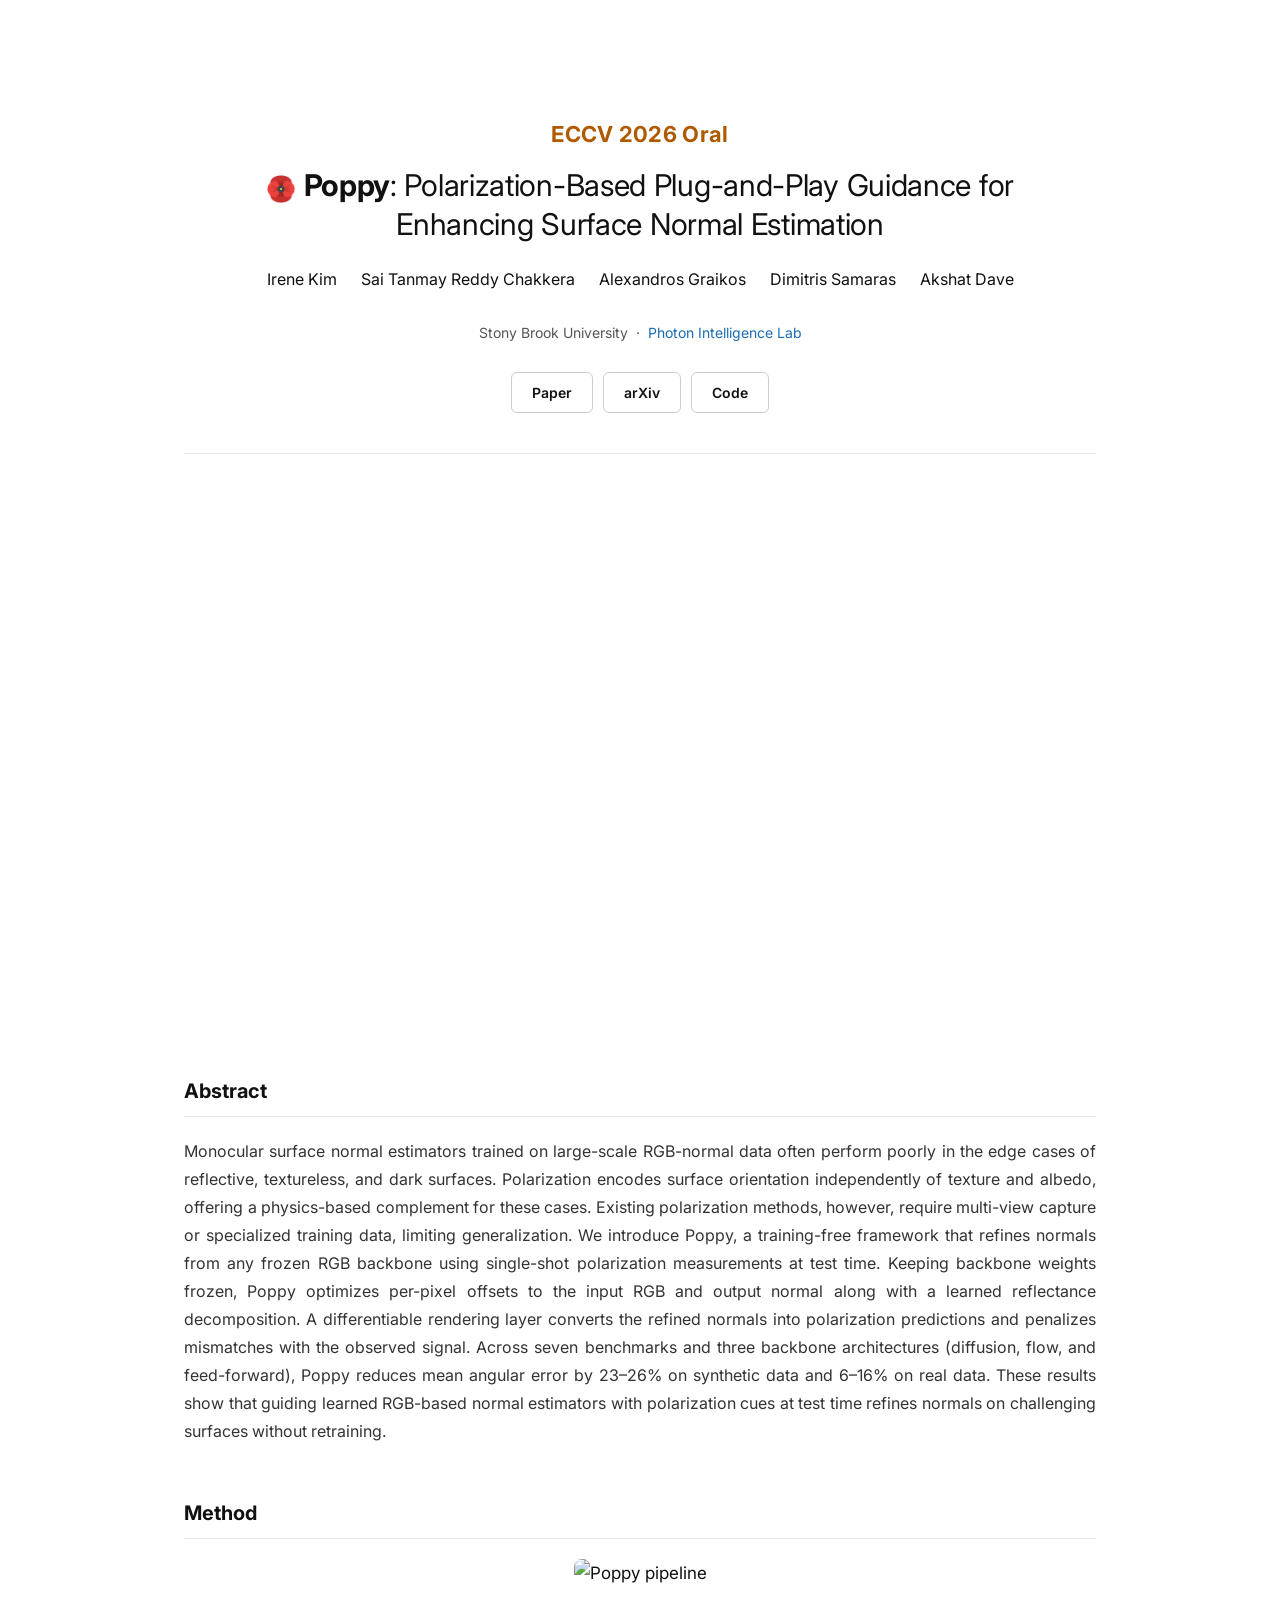
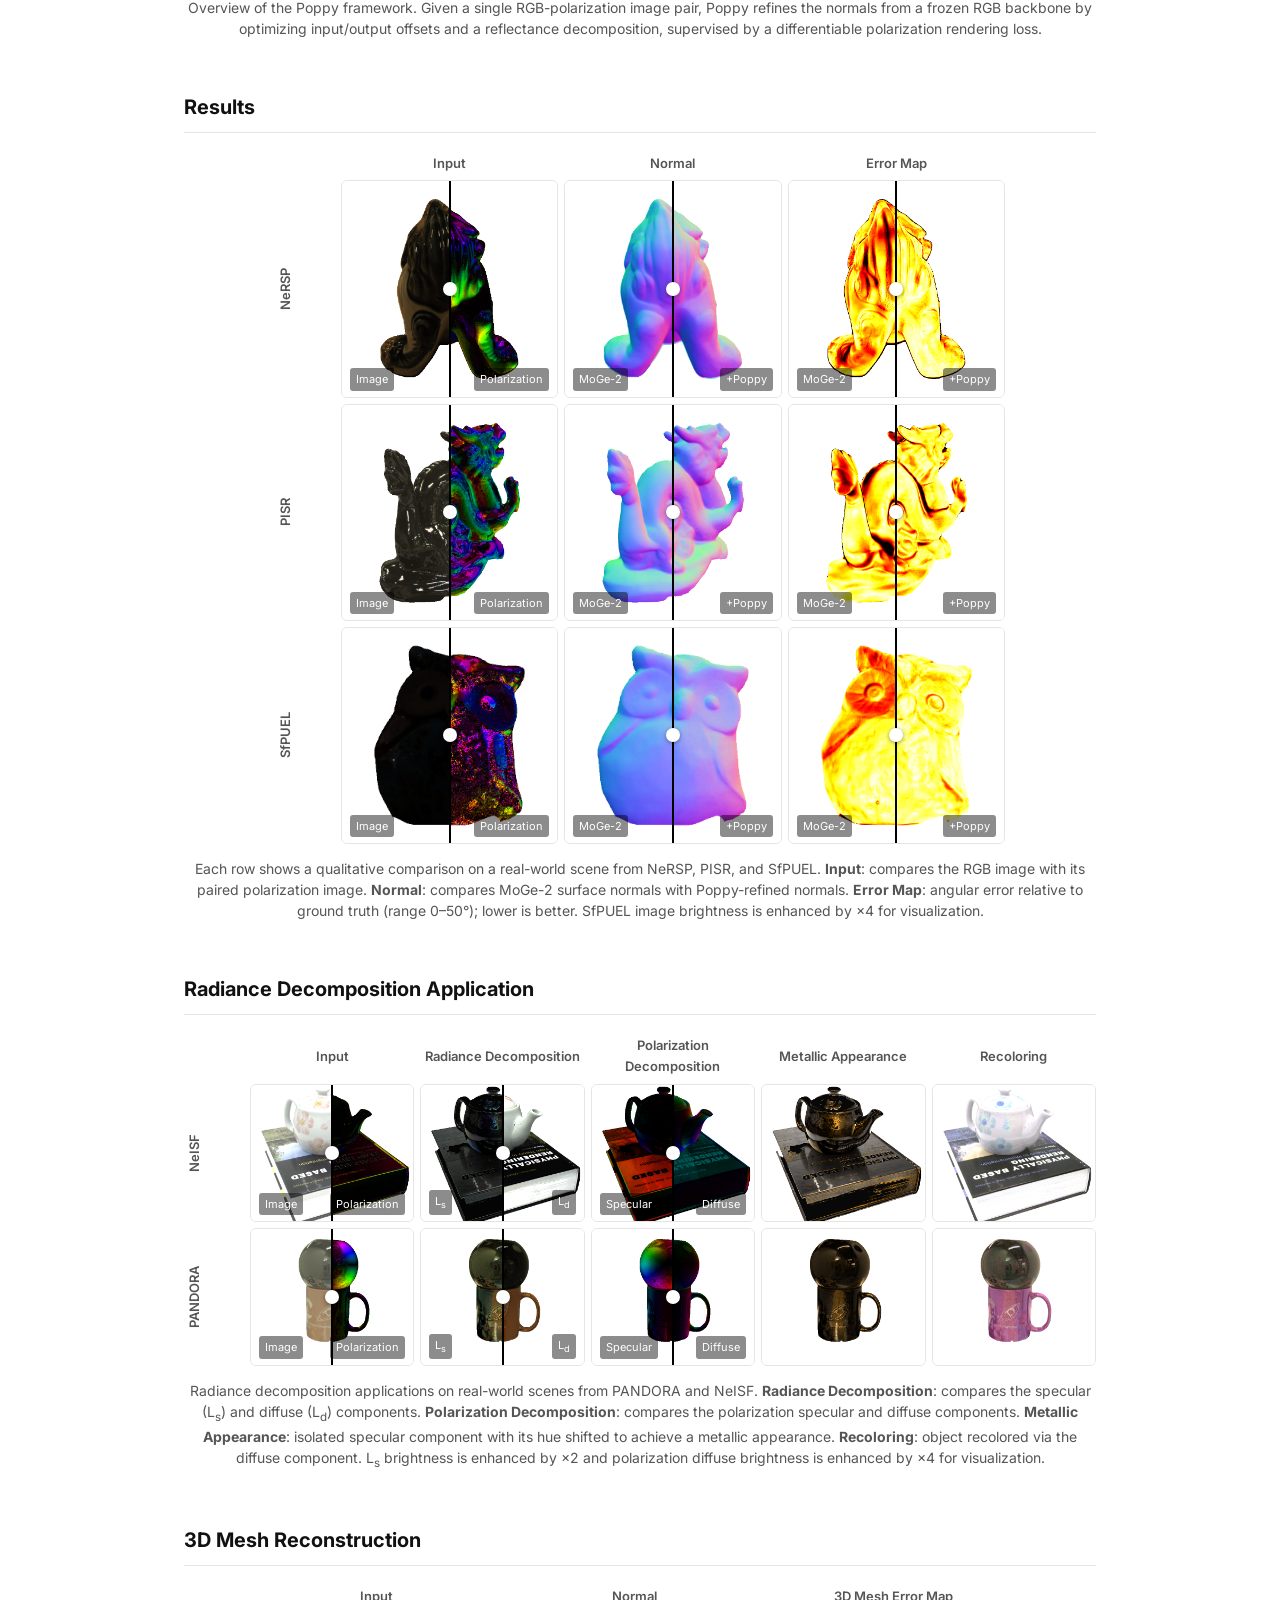
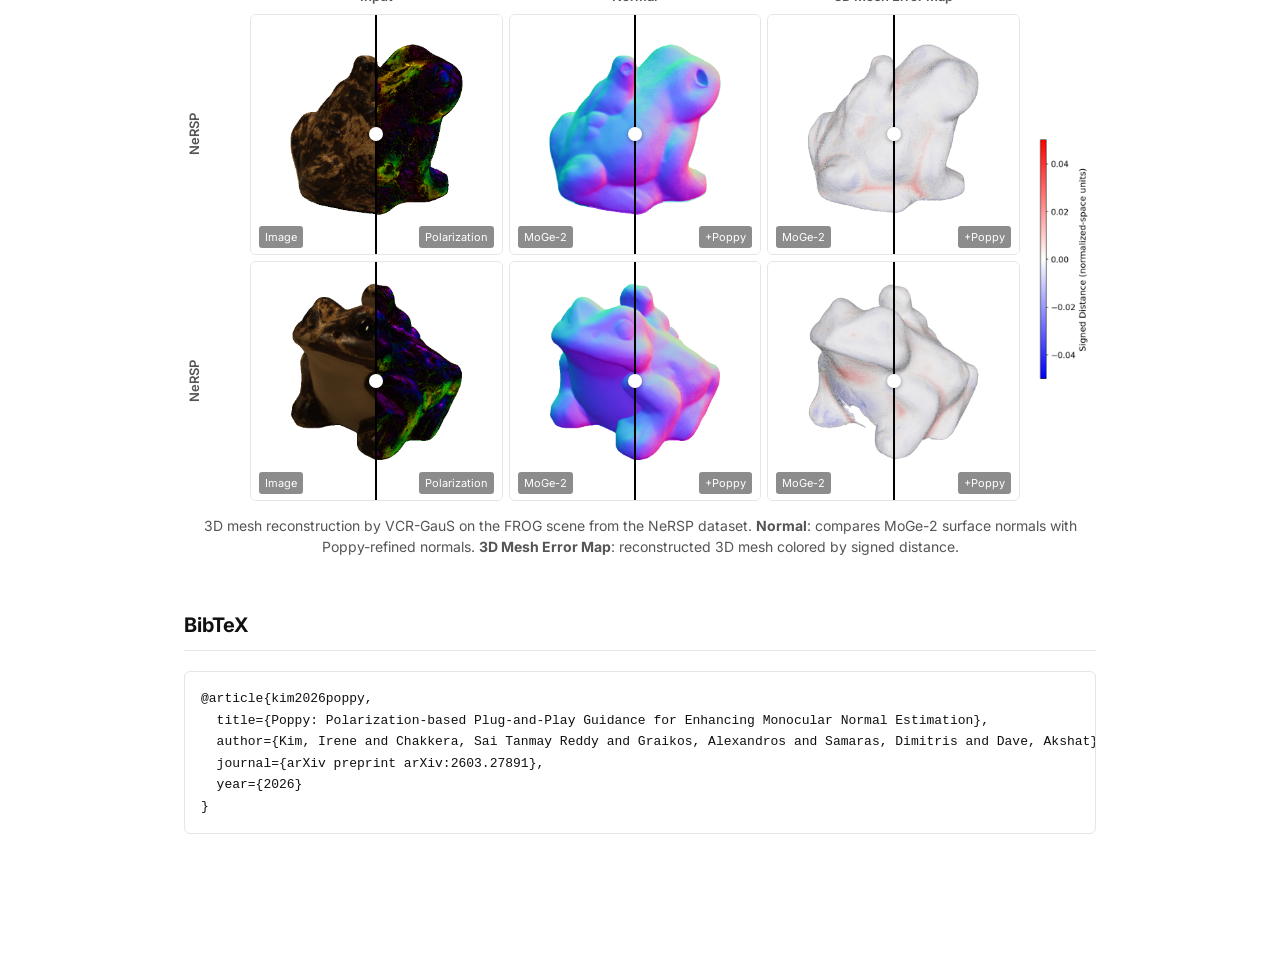
==== poppy/index.html @ 82c3d654 "Revert ECCV 2026 Oral venue text back to 22px" ====
<!DOCTYPE html>
<html lang="en">
<head>
  <meta charset="UTF-8" />
  <meta name="viewport" content="width=device-width, initial-scale=1.0" />
  <title>Poppy</title>
  <link rel="icon" type="image/png" href="img/poppy_icon.png" />
  <link rel="preconnect" href="https://fonts.googleapis.com" />
  <link rel="preconnect" href="https://fonts.gstatic.com" crossorigin />
  <link href="https://fonts.googleapis.com/css2?family=Inter:wght@400;600;700&display=swap" rel="stylesheet" />
  <link rel="stylesheet" href="../css/style.css" />
  <style>
    :root { --max-w: 960px; }

    .project-header {
      text-align: center;
      padding: 56px 24px 40px;
      border-bottom: 1px solid var(--border);
      margin-bottom: 48px;
    }

    .project-header .venue {
      font-size: 22px;
      color: #b05a00;
      font-weight: 700;
      margin-bottom: 14px;
      letter-spacing: 0.3px;
    }

    .project-header h1 {
      font-size: 30px;
      font-weight: 400;
      line-height: 1.3;
      max-width: 800px;
      margin: 0 auto 22px;
      letter-spacing: -0.3px;
    }

    .author-list {
      display: flex;
      flex-wrap: wrap;
      justify-content: center;
      gap: 6px 24px;
      font-size: 16px;
      margin-bottom: 28px;
    }

    .author-list a, .author-list span {
      color: var(--text);
    }
    .author-list .me { font-weight: 600; }

    .affil-list {
      font-size: 14px;
      color: var(--muted);
      margin-bottom: 28px;
    }

    .btn-row {
      display: flex;
      flex-wrap: wrap;
      justify-content: center;
      gap: 10px;
    }

    .btn {
      display: inline-block;
      padding: 8px 20px;
      border: 1.5px solid #ccc;
      border-radius: 6px;
      font-size: 14px;
      font-weight: 600;
      color: var(--text);
      transition: border-color 0.15s, background 0.15s;
    }
    .btn:hover { border-color: var(--link); color: var(--link); text-decoration: none; background: #f0f6ff; }

    /* ── Sections ── */
    .proj-section {
      margin-bottom: 52px;
    }

    .proj-section h2 {
      font-size: 20px;
      font-weight: 700;
      border-bottom: 1px solid var(--border);
      padding-bottom: 8px;
      margin-bottom: 20px;
    }

    .abstract-text {
      font-size: 16px;
      line-height: 1.75;
      color: #333;
      text-align: justify;
    }

    .teaser-wrap {
      width: 100%;
      text-align: center;
      margin-bottom: 10px;
    }

    .teaser-wrap img {
      max-width: 100%;
      border-radius: 8px;
    }

    .teaser-wrap object,
    .teaser-wrap embed {
      width: 100%;
      border-radius: 8px;
      border: 1px solid var(--border);
    }

    .fig-caption {
      font-size: 14px;
      color: var(--muted);
      text-align: center;
      margin-top: 10px;
      line-height: 1.5;
    }

    .results-placeholder {
      background: #f7f7f7;
      border: 1px dashed #ccc;
      border-radius: 8px;
      padding: 48px 24px;
      text-align: center;
      color: #aaa;
      font-size: 15px;
    }

    .bibtex-block {
      background: #f5f5f5;
      border: 1px solid var(--border);
      border-radius: 6px;
      padding: 20px 24px;
      font-family: "Courier New", monospace;
      font-size: 13.5px;
      line-height: 1.7;
      white-space: pre;
      overflow-x: auto;
      color: #333;
    }

    @media (max-width: 620px) {
      .project-header h1 { font-size: 22px; }
      .author-list { font-size: 14px; }
    }

    /* ── Results grid ── */
    .results-grid { display: flex; flex-direction: column; gap: 6px; }

    .rg-header, .rg-row {
      display: grid;
      grid-template-columns: 60px repeat(3, 1fr);
      gap: 6px;
      align-items: center;
    }

    .rg-col-label {
      text-align: center;
      font-size: 13px;
      font-weight: 600;
      color: var(--muted);
    }

    .rg-row-label {
      font-size: 13px;
      font-weight: 600;
      color: var(--muted);
      writing-mode: vertical-rl;
      transform: rotate(180deg);
      text-align: center;
    }

    /* ── Image compare slider ── */
    .img-compare {
      position: relative;
      overflow: hidden;
      border-radius: 6px;
      border: 1px solid var(--border);
      cursor: col-resize;
      user-select: none;
    }

    .img-compare .ic-before,
    .img-compare .ic-after {
      display: block;
      width: 100%;
      height: auto;
    }

    .img-compare .ic-after {
      position: absolute;
      top: 0; left: 0;
      clip-path: inset(0 50% 0 0);
    }

    .img-compare .ic-range {
      position: absolute;
      top: 0; left: 0;
      width: 100%; height: 100%;
      opacity: 0;
      cursor: col-resize;
      margin: 0;
      z-index: 10;
    }

    .ic-divider {
      position: absolute;
      top: 0; bottom: 0;
      left: 50%;
      width: 2px;
      background: black;
      pointer-events: none;
      transform: translateX(-50%);
    }

    .ic-divider::before {
      content: '';
      position: absolute;
      top: 50%; left: 50%;
      transform: translate(-50%, -50%);
      width: 14px; height: 14px;
      background: white;
      border-radius: 50%;
      box-shadow: 0 1px 4px rgba(0,0,0,0.4);
    }

    .ic-labels {
      position: absolute;
      bottom: 6px;
      left: 0; right: 0;
      display: flex;
      justify-content: space-between;
      padding: 0 8px;
      pointer-events: none;
    }

    /* ── 3D Mesh viewer ── */
    .mesh-viewer-wrap {
      display: flex;
      gap: 12px;
      align-items: center;
    }

    .mesh-panel {
      flex: 1;
      display: flex;
      flex-direction: column;
      gap: 6px;
    }

    .mesh-label {
      text-align: center;
      font-size: 13px;
      font-weight: 600;
      color: var(--muted);
    }

    .mesh-canvas-container {
      width: 100%;
      aspect-ratio: 1 / 1;
      border-radius: 6px;
      border: 1px solid var(--border);
      overflow: hidden;
      background: #f0f0f0;
      cursor: grab;
    }
    .mesh-canvas-container:active { cursor: grabbing; }
    .mesh-canvas-container canvas { display: block; }

    .mesh-colorbar {
      flex-shrink: 0;
      display: flex;
      align-items: center;
    }
    .mesh-colorbar img {
      height: 280px;
      width: auto;
      border-radius: 4px;
    }

    .mesh-loading {
      display: flex;
      align-items: center;
      justify-content: center;
      height: 100%;
      font-size: 13px;
      color: #aaa;
    }

    .img-single {
      border-radius: 6px;
      border: 1px solid var(--border);
      overflow: hidden;
    }
    .img-single img {
      display: block;
      width: 100%;
      height: auto;
    }

    .ic-labels span {
      background: rgba(0,0,0,0.45);
      color: white;
      font-size: 11px;
      padding: 2px 6px;
      border-radius: 3px;
    }
  </style>
</head>
<body>

<div class="container">

  <!-- ── Header ─────────────────────────────────────────────────────── -->
  <div class="project-header">
    <div class="venue">ECCV 2026 Oral</div>
    <h1><img src="img/poppy_icon.png" alt="" style="height:1em;vertical-align:middle;margin-right:0.25em;"><strong>Poppy</strong>: Polarization-Based Plug-and-Play Guidance for Enhancing Surface Normal Estimation</h1>

    <div class="author-list">
      <a href="https://irnkim.github.io">Irene Kim</a>
      <a href="https://starc52.net">Sai Tanmay Reddy Chakkera</a>
      <a href="https://alexgraikos.github.io/">Alexandros Graikos</a>
      <a href="https://www3.cs.stonybrook.edu/~samaras/">Dimitris Samaras</a>
      <a href="https://akshatdave.github.io/">Akshat Dave</a>
    </div>

    <div class="affil-list">
      Stony Brook University &nbsp;·&nbsp; <a href="https://akshatdave.github.io/index.html#Lab" target="_blank" rel="noopener">Photon Intelligence Lab</a>
    </div>

    <div class="btn-row">
      <a class="btn" href="Poppy_preprint.pdf" target="_blank" rel="noopener">Paper</a>
      <a class="btn" href="https://arxiv.org/abs/2603.27891" target="_blank" rel="noopener">arXiv</a>
      <a class="btn" href="https://github.com/irnkim/poppy" target="_blank" rel="noopener">Code</a>
    </div>
  </div>

  <!-- ── Teaser ──────────────────────────────────────────────────────── -->
  <div class="proj-section">
    <div class="teaser-wrap">
      <iframe width="100%" style="aspect-ratio:16/9;" src="https://www.youtube.com/embed/LgUQKoo5woI" title="Poppy teaser" frameborder="0" allow="accelerometer; autoplay; clipboard-write; encrypted-media; gyroscope; picture-in-picture; web-share" allowfullscreen></iframe>
    </div>
  </div>

  <!-- ── Abstract ───────────────────────────────────────────────────── -->
  <div class="proj-section">
    <h2>Abstract</h2>
    <p class="abstract-text">
      Monocular surface normal estimators trained on large-scale RGB-normal data often perform poorly in the edge cases of reflective, textureless, and dark surfaces. Polarization encodes surface orientation independently of texture and albedo, offering a physics-based complement for these cases. Existing polarization methods, however, require multi-view capture or specialized training data, limiting generalization. We introduce Poppy, a training-free framework that refines normals from any frozen RGB backbone using single-shot polarization measurements at test time. Keeping backbone weights frozen, Poppy optimizes per-pixel offsets to the input RGB and output normal along with a learned reflectance decomposition. A differentiable rendering layer converts the refined normals into polarization predictions and penalizes mismatches with the observed signal. Across seven benchmarks and three backbone architectures (diffusion, flow, and feed-forward), Poppy reduces mean angular error by 23&ndash;26% on synthetic data and 6&ndash;16% on real data. These results show that guiding learned RGB-based normal estimators with polarization cues at test time refines normals on challenging surfaces without retraining.
    </p>
  </div>

  <!-- ── Method ─────────────────────────────────────────────────────── -->
  <div class="proj-section">
    <h2>Method</h2>
    <div class="teaser-wrap">
      <img src="img/pipeline.gif" alt="Poppy pipeline" loop />
    </div>
    <p class="fig-caption">
      Overview of the Poppy framework. Given a single RGB-polarization image pair, Poppy refines
      the normals from a frozen RGB backbone by optimizing input/output offsets and a reflectance
      decomposition, supervised by a differentiable polarization rendering loss.
    </p>
  </div>

  <!-- ── Results ────────────────────────────────────────────────────── -->
  <div class="proj-section">
    <h2>Results</h2>

    <div class="results-grid" style="max-width:80%;margin:0 auto;">
      <!-- Column headers -->
      <div class="rg-header">
        <div class="rg-row-label"></div>
        <div class="rg-col-label">Input</div>
        <div class="rg-col-label">Normal</div>
        <div class="rg-col-label">Error Map</div>
      </div>

      <!-- Row 1: NeRSP -->
      <div class="rg-row">
        <div class="rg-row-label">NeRSP</div>
        <div class="img-compare">
          <img class="ic-before" src="img/nersp_real_LION_0045/image.png" alt="Image">
          <img class="ic-after"  src="img/nersp_real_LION_0045/polar.png" alt="Polar">
          <input type="range" min="0" max="100" value="50" class="ic-range">
          <div class="ic-divider"></div>
          <div class="ic-labels"><span>Image</span><span>Polarization</span></div>
        </div>
        <div class="img-compare">
          <img class="ic-before" src="img/nersp_real_LION_0045/normal_moge.png" alt="MoGe">
          <img class="ic-after"  src="img/nersp_real_LION_0045/normal_moge+polar.png" alt="MoGe+Poppy">
          <input type="range" min="0" max="100" value="50" class="ic-range">
          <div class="ic-divider"></div>
          <div class="ic-labels"><span>MoGe-2</span><span>+Poppy</span></div>
        </div>
        <div class="img-compare">
          <img class="ic-before" src="img/nersp_real_LION_0045/errmap_moge.png" alt="MoGe">
          <img class="ic-after"  src="img/nersp_real_LION_0045/errmap_moge+polar.png" alt="MoGe+Poppy">
          <input type="range" min="0" max="100" value="50" class="ic-range">
          <div class="ic-divider"></div>
          <div class="ic-labels"><span>MoGe-2</span><span>+Poppy</span></div>
        </div>
      </div>

      <!-- Row 2: PISR -->
      <div class="rg-row">
        <div class="rg-row-label">PISR</div>
        <div class="img-compare">
          <img class="ic-before" src="img/pisr_BlackLoong_012/image.png" alt="Image">
          <img class="ic-after"  src="img/pisr_BlackLoong_012/polar.png" alt="Polar">
          <input type="range" min="0" max="100" value="50" class="ic-range">
          <div class="ic-divider"></div>
          <div class="ic-labels"><span>Image</span><span>Polarization</span></div>
        </div>
        <div class="img-compare">
          <img class="ic-before" src="img/pisr_BlackLoong_012/normal_moge.png" alt="MoGe-2">
          <img class="ic-after"  src="img/pisr_BlackLoong_012/normal_moge+polar.png" alt="MoGe-2+Poppy">
          <input type="range" min="0" max="100" value="50" class="ic-range">
          <div class="ic-divider"></div>
          <div class="ic-labels"><span>MoGe-2</span><span>+Poppy</span></div>
        </div>
        <div class="img-compare">
          <img class="ic-before" src="img/pisr_BlackLoong_012/errmap_moge.png" alt="MoGe-2">
          <img class="ic-after"  src="img/pisr_BlackLoong_012/errmap_moge+polar.png" alt="MoGe-2+Poppy">
          <input type="range" min="0" max="100" value="50" class="ic-range">
          <div class="ic-divider"></div>
          <div class="ic-labels"><span>MoGe-2</span><span>+Poppy</span></div>
        </div>
      </div>

      <!-- Row 3: SfPUEL -->
      <div class="rg-row">
        <div class="rg-row-label">SfPUEL</div>
        <div class="img-compare">
          <img class="ic-before" src="img/sfpuel_real_real1_owlblue/image.png" alt="Image">
          <img class="ic-after"  src="img/sfpuel_real_real1_owlblue/polar.png" alt="Polar">
          <input type="range" min="0" max="100" value="50" class="ic-range">
          <div class="ic-divider"></div>
          <div class="ic-labels"><span>Image</span><span>Polarization</span></div>
        </div>
        <div class="img-compare">
          <img class="ic-before" src="img/sfpuel_real_real1_owlblue/normal_moge.png" alt="MoGe-2">
          <img class="ic-after"  src="img/sfpuel_real_real1_owlblue/normal_moge+polar.png" alt="MoGe-2+Poppy">
          <input type="range" min="0" max="100" value="50" class="ic-range">
          <div class="ic-divider"></div>
          <div class="ic-labels"><span>MoGe-2</span><span>+Poppy</span></div>
        </div>
        <div class="img-compare">
          <img class="ic-before" src="img/sfpuel_real_real1_owlblue/errmap_moge.png" alt="MoGe-2">
          <img class="ic-after"  src="img/sfpuel_real_real1_owlblue/errmap_moge+polar.png" alt="MoGe-2+Poppy">
          <input type="range" min="0" max="100" value="50" class="ic-range">
          <div class="ic-divider"></div>
          <div class="ic-labels"><span>MoGe-2</span><span>+Poppy</span></div>
        </div>
      </div>
    </div><!-- .results-grid -->
    <p class="fig-caption" style="margin-top: 14px;">
      Each row shows a qualitative comparison on a real-world scene from NeRSP, PISR, and SfPUEL.
      <b>Input</b>: compares the RGB image with its paired polarization image.
      <b>Normal</b>: compares MoGe-2 surface normals with Poppy-refined normals.
      <b>Error Map</b>: angular error relative to ground truth (range 0&ndash;50°); lower is better.
      SfPUEL image brightness is enhanced by &times;4 for visualization.
    </p>
  </div>

  <!-- ── Radiance Decomposition Application ───────────────────────── -->
  <div class="proj-section">
    <h2>Radiance Decomposition Application</h2>

    <div class="results-grid">
      <!-- Column headers -->
      <div class="rg-header" style="grid-template-columns: 60px repeat(5, 1fr);">
        <div class="rg-row-label"></div>
        <div class="rg-col-label">Input</div>
        <div class="rg-col-label">Radiance Decomposition</div>
        <div class="rg-col-label">Polarization Decomposition</div>
        <div class="rg-col-label">Metallic Appearance</div>
        <div class="rg-col-label">Recoloring</div>
      </div>

      <!-- Row 1: NeISF -->
      <div class="rg-row" style="grid-template-columns: 60px repeat(5, 1fr);">
        <div class="rg-row-label">NeISF</div>
        <div class="img-compare">
          <img class="ic-before" src="img/decomp_neisf_real_sakurapot_eval_img_001/image.png" alt="Image">
          <img class="ic-after"  src="img/decomp_neisf_real_sakurapot_eval_img_001/polar.png" alt="Polarization">
          <input type="range" min="0" max="100" value="50" class="ic-range">
          <div class="ic-divider"></div>
          <div class="ic-labels"><span>Image</span><span>Polarization</span></div>
        </div>
        <div class="img-compare">
          <img class="ic-before" src="img/decomp_neisf_real_sakurapot_eval_img_001/Ls.png" alt="Ls">
          <img class="ic-after"  src="img/decomp_neisf_real_sakurapot_eval_img_001/Ld.png" alt="Ld">
          <input type="range" min="0" max="100" value="50" class="ic-range">
          <div class="ic-divider"></div>
          <div class="ic-labels"><span>L<sub>s</sub></span><span>L<sub>d</sub></span></div>
        </div>
        <div class="img-compare">
          <img class="ic-before" src="img/decomp_neisf_real_sakurapot_eval_img_001/polar_specular.png" alt="Polar Specular">
          <img class="ic-after"  src="img/decomp_neisf_real_sakurapot_eval_img_001/polar_diffuse.png" alt="Polar Diffuse">
          <input type="range" min="0" max="100" value="50" class="ic-range">
          <div class="ic-divider"></div>
          <div class="ic-labels"><span>Specular</span><span>Diffuse</span></div>
        </div>
        <div class="img-single">
          <img src="img/decomp_neisf_real_sakurapot_eval_img_001/metal.png" alt="Metallic">
        </div>
        <div class="img-single">
          <img src="img/decomp_neisf_real_sakurapot_eval_img_001/recolor.png" alt="Recoloring">
        </div>
      </div>

      <!-- Row 2: PANDORA -->
      <div class="rg-row" style="grid-template-columns: 60px repeat(5, 1fr);">
        <div class="rg-row-label">PANDORA</div>
        <div class="img-compare">
          <img class="ic-before" src="img/decomp_pandora_a2_black_vase_v1_01/image.png" alt="Image">
          <img class="ic-after"  src="img/decomp_pandora_a2_black_vase_v1_01/polar.png" alt="Polarization">
          <input type="range" min="0" max="100" value="50" class="ic-range">
          <div class="ic-divider"></div>
          <div class="ic-labels"><span>Image</span><span>Polarization</span></div>
        </div>
        <div class="img-compare">
          <img class="ic-before" src="img/decomp_pandora_a2_black_vase_v1_01/Ls.png" alt="Ls">
          <img class="ic-after"  src="img/decomp_pandora_a2_black_vase_v1_01/Ld.png" alt="Ld">
          <input type="range" min="0" max="100" value="50" class="ic-range">
          <div class="ic-divider"></div>
          <div class="ic-labels"><span>L<sub>s</sub></span><span>L<sub>d</sub></span></div>
        </div>
        <div class="img-compare">
          <img class="ic-before" src="img/decomp_pandora_a2_black_vase_v1_01/polar_specular.png" alt="Polar Specular">
          <img class="ic-after"  src="img/decomp_pandora_a2_black_vase_v1_01/polar_diffuse.png" alt="Polar Diffuse">
          <input type="range" min="0" max="100" value="50" class="ic-range">
          <div class="ic-divider"></div>
          <div class="ic-labels"><span>Specular</span><span>Diffuse</span></div>
        </div>
        <div class="img-single">
          <img src="img/decomp_pandora_a2_black_vase_v1_01/metal.png" alt="Metallic">
        </div>
        <div class="img-single">
          <img src="img/decomp_pandora_a2_black_vase_v1_01/recolor.png" alt="Recoloring">
        </div>
      </div>
    </div><!-- .results-grid -->
    <p class="fig-caption" style="margin-top: 14px;">
      Radiance decomposition applications on real-world scenes from PANDORA and NeISF.
      <b>Radiance Decomposition</b>: compares the specular (L<sub>s</sub>) and diffuse (L<sub>d</sub>) components.
      <b>Polarization Decomposition</b>: compares the polarization specular and diffuse components.
      <b>Metallic Appearance</b>: isolated specular component with its hue shifted to achieve a metallic appearance.
      <b>Recoloring</b>: object recolored via the diffuse component.
      L<sub>s</sub> brightness is enhanced by &times;2 and polarization diffuse brightness is enhanced by &times;4 for visualization.
    </p>
  </div>


  <!-- ── 3D Mesh Reconstruction ────────────────────────────────────── -->
  <div class="proj-section">
    <h2>3D Mesh Reconstruction</h2>

    <div style="display: flex; gap: 8px; align-items: stretch;">
      <div class="results-grid" style="flex: 1;">
        <!-- Column headers -->
        <div class="rg-header" style="grid-template-columns: 60px repeat(3, 1fr);">
          <div class="rg-row-label"></div>
          <div class="rg-col-label">Input</div>
          <div class="rg-col-label">Normal</div>
          <div class="rg-col-label">3D Mesh Error Map</div>
        </div>

        <!-- Row 1: FROG 0000 -->
        <div class="rg-row" style="grid-template-columns: 60px repeat(3, 1fr);">
          <div class="rg-row-label">NeRSP</div>
          <div class="img-compare">
            <img class="ic-before" src="img/mesh_nersp_real_FROG_0000/image.png" alt="Image">
            <img class="ic-after"  src="img/mesh_nersp_real_FROG_0000/polar.png" alt="Polarization">
            <input type="range" min="0" max="100" value="50" class="ic-range">
            <div class="ic-divider"></div>
            <div class="ic-labels"><span>Image</span><span>Polarization</span></div>
          </div>
          <div class="img-compare">
            <img class="ic-before" src="img/mesh_nersp_real_FROG_0000/normal_moge.png" alt="MoGe-2">
            <img class="ic-after"  src="img/mesh_nersp_real_FROG_0000/normal_moge+polar.png" alt="+Poppy">
            <input type="range" min="0" max="100" value="50" class="ic-range">
            <div class="ic-divider"></div>
            <div class="ic-labels"><span>MoGe-2</span><span>+Poppy</span></div>
          </div>
          <div class="img-compare">
            <img class="ic-before" src="img/mesh_nersp_real_FROG_0000/mesh_moge.png" alt="MoGe-2">
            <img class="ic-after"  src="img/mesh_nersp_real_FROG_0000/mesh_poppy.png" alt="+Poppy">
            <input type="range" min="0" max="100" value="50" class="ic-range">
            <div class="ic-divider"></div>
            <div class="ic-labels"><span>MoGe-2</span><span>+Poppy</span></div>
          </div>
        </div>

        <!-- Row 2: FROG 0024 -->
        <div class="rg-row" style="grid-template-columns: 60px repeat(3, 1fr);">
          <div class="rg-row-label">NeRSP</div>
          <div class="img-compare">
            <img class="ic-before" src="img/mesh_nersp_real_FROG_0024/image.png" alt="Image">
            <img class="ic-after"  src="img/mesh_nersp_real_FROG_0024/polar.png" alt="Polarization">
            <input type="range" min="0" max="100" value="50" class="ic-range">
            <div class="ic-divider"></div>
            <div class="ic-labels"><span>Image</span><span>Polarization</span></div>
          </div>
          <div class="img-compare">
            <img class="ic-before" src="img/mesh_nersp_real_FROG_0024/normal_moge.png" alt="MoGe-2">
            <img class="ic-after"  src="img/mesh_nersp_real_FROG_0024/normal_moge+polar.png" alt="+Poppy">
            <input type="range" min="0" max="100" value="50" class="ic-range">
            <div class="ic-divider"></div>
            <div class="ic-labels"><span>MoGe-2</span><span>+Poppy</span></div>
          </div>
          <div class="img-compare">
            <img class="ic-before" src="img/mesh_nersp_real_FROG_0024/mesh_moge.png" alt="MoGe-2">
            <img class="ic-after"  src="img/mesh_nersp_real_FROG_0024/mesh_poppy.png" alt="+Poppy">
            <input type="range" min="0" max="100" value="50" class="ic-range">
            <div class="ic-divider"></div>
            <div class="ic-labels"><span>MoGe-2</span><span>+Poppy</span></div>
          </div>
        </div>
      </div>
      <div style="display: flex; align-items: center; padding-top: 24px;">
        <img src="img/error_map_colorbar.png" alt="colorbar" style="height: 260px; width: auto; border-radius: 4px;">
      </div>
    </div>
    <p class="fig-caption" style="margin-top: 14px;">
      3D mesh reconstruction by VCR-GauS on the FROG scene from the NeRSP dataset.
      <b>Normal</b>: compares MoGe-2 surface normals with Poppy-refined normals.
      <b>3D Mesh Error Map</b>: reconstructed 3D mesh colored by signed distance.
    </p>
  </div>

  <!-- ── BibTeX ─────────────────────────────────────────────────────── -->
  <div class="proj-section">
    <h2>BibTeX</h2>
    <pre style="background:var(--card-bg);border:1px solid var(--border);border-radius:6px;padding:1rem;font-size:13px;overflow-x:auto;"><code>@article{kim2026poppy,
  title={Poppy: Polarization-based Plug-and-Play Guidance for Enhancing Monocular Normal Estimation},
  author={Kim, Irene and Chakkera, Sai Tanmay Reddy and Graikos, Alexandros and Samaras, Dimitris and Dave, Akshat},
  journal={arXiv preprint arXiv:2603.27891},
  year={2026}
}</code></pre>
  </div>

</div><!-- .container -->


<script>
  document.querySelectorAll('.img-compare').forEach(function(el) {
    var range   = el.querySelector('.ic-range');
    var after   = el.querySelector('.ic-after');
    var divider = el.querySelector('.ic-divider');

    function update(val) {
      after.style.clipPath = 'inset(0 0 0 ' + val + '%)';
      divider.style.left   = val + '%';
    }

    range.addEventListener('input', function() { update(this.value); });
    update(range.value);
  });
</script>
</body>
</html>
---- css/style.css ----
:root {
  --text:    #111111;
  --muted:   #555555;
  --link:    #1a6db5;
  --border:  #e5e5e5;
  --bg:      #ffffff;
  --max-w:   860px;
}

* { box-sizing: border-box; margin: 0; padding: 0; }

body {
  font-family: "Calibri", "Inter", "Helvetica Neue", Arial, sans-serif;
  font-size: 17px;
  line-height: 1.65;
  color: var(--text);
  background: var(--bg);
}

a {
  color: var(--link);
  text-decoration: none;
}
a:hover { text-decoration: underline; }

/* ── Layout ─────────────────────────────────────────────────────────── */
.container {
  max-width: var(--max-w);
  margin: 0 auto;
  padding: 60px 24px 80px;
}

/* ── Header ─────────────────────────────────────────────────────────── */
.profile {
  display: flex;
  align-items: flex-start;
  gap: 40px;
  margin-bottom: 48px;
}

.profile-photo {
  flex-shrink: 0;
  width: 160px;
  height: 160px;
  border-radius: 50%;
  object-fit: cover;
  background: #ddd;
  display: flex;
  align-items: center;
  justify-content: center;
  font-size: 13px;
  color: #888;
  overflow: hidden;
}

.profile-photo img {
  width: 100%;
  height: 100%;
  object-fit: cover;
}

.profile-info h1 {
  font-size: 32px;
  font-weight: 600;
  margin-bottom: 4px;
  letter-spacing: -0.3px;
}

.profile-info .position {
  font-size: 17px;
  color: var(--muted);
  margin-bottom: 2px;
}

.profile-info .affil {
  font-size: 15px;
  color: var(--muted);
  margin-bottom: 12px;
  line-height: 1.5;
}

.links {
  display: flex;
  flex-wrap: wrap;
  gap: 10px 18px;
  font-size: 15px;
  margin-top: 14px;
}

.links a {
  display: inline-flex;
  align-items: center;
  gap: 5px;
  color: var(--muted);
  transition: color 0.15s;
}
.links a:hover { color: var(--link); text-decoration: none; }

.links svg {
  width: 16px;
  height: 16px;
  flex-shrink: 0;
}

/* ── Section ─────────────────────────────────────────────────────────── */
section { margin-bottom: 44px; }

section h2 {
  font-size: 19px;
  font-weight: 600;
  border-bottom: 1px solid var(--border);
  padding-bottom: 6px;
  margin-bottom: 20px;
  letter-spacing: -0.1px;
}

section p {
  color: var(--muted);
}

/* ── Publications ────────────────────────────────────────────────────── */
.pub-list { list-style: none; display: flex; flex-direction: column; gap: 28px; }

.pub {
  display: flex;
  gap: 20px;
  align-items: flex-start;
}

.pub-thumb {
  flex-shrink: 0;
  width: 140px;
  height: 140px;
  aspect-ratio: 1 / 1;
  border-radius: 6px;
  background: #eee;
  object-fit: contain;
  border: 1px solid var(--border);
}

.pub-body { flex: 1; }

.pub-title {
  font-size: 16px;
  font-weight: 600;
  line-height: 1.4;
  margin-bottom: 4px;
  color: var(--text);
}

.pub-title a {
  color: inherit;
  text-decoration: none;
}

.pub-title a:hover {
  text-decoration: underline;
}

.pub-authors {
  font-size: 14px;
  color: var(--muted);
  margin-bottom: 3px;
}

.pub-authors .me { font-weight: 600; color: var(--text); text-decoration: none; }
.pub-authors .me:hover { text-decoration: underline; }

.pub-venue {
  font-size: 13.5px;
  color: var(--muted);
  font-style: italic;
  margin-bottom: 6px;
}

.pub-venue .status {
  font-style: normal;
  font-weight: 600;
  color: #b05a00;
  margin-left: 4px;
}

.pub-links {
  display: flex;
  flex-wrap: wrap;
  gap: 6px 12px;
  font-size: 13px;
}

.pub-links a {
  color: var(--link);
}

/* ── Footer ─────────────────────────────────────────────────────────── */
footer {
  border-top: 1px solid var(--border);
  padding-top: 20px;
  font-size: 13px;
  color: #aaa;
  text-align: center;
}

/* ── Responsive ─────────────────────────────────────────────────────── */
@media (max-width: 580px) {
  .profile { flex-direction: column; align-items: center; text-align: center; }
  .links   { justify-content: center; }
  .pub     { flex-direction: column; }
  .pub-thumb { width: 100%; height: auto; aspect-ratio: 1 / 1; }
}
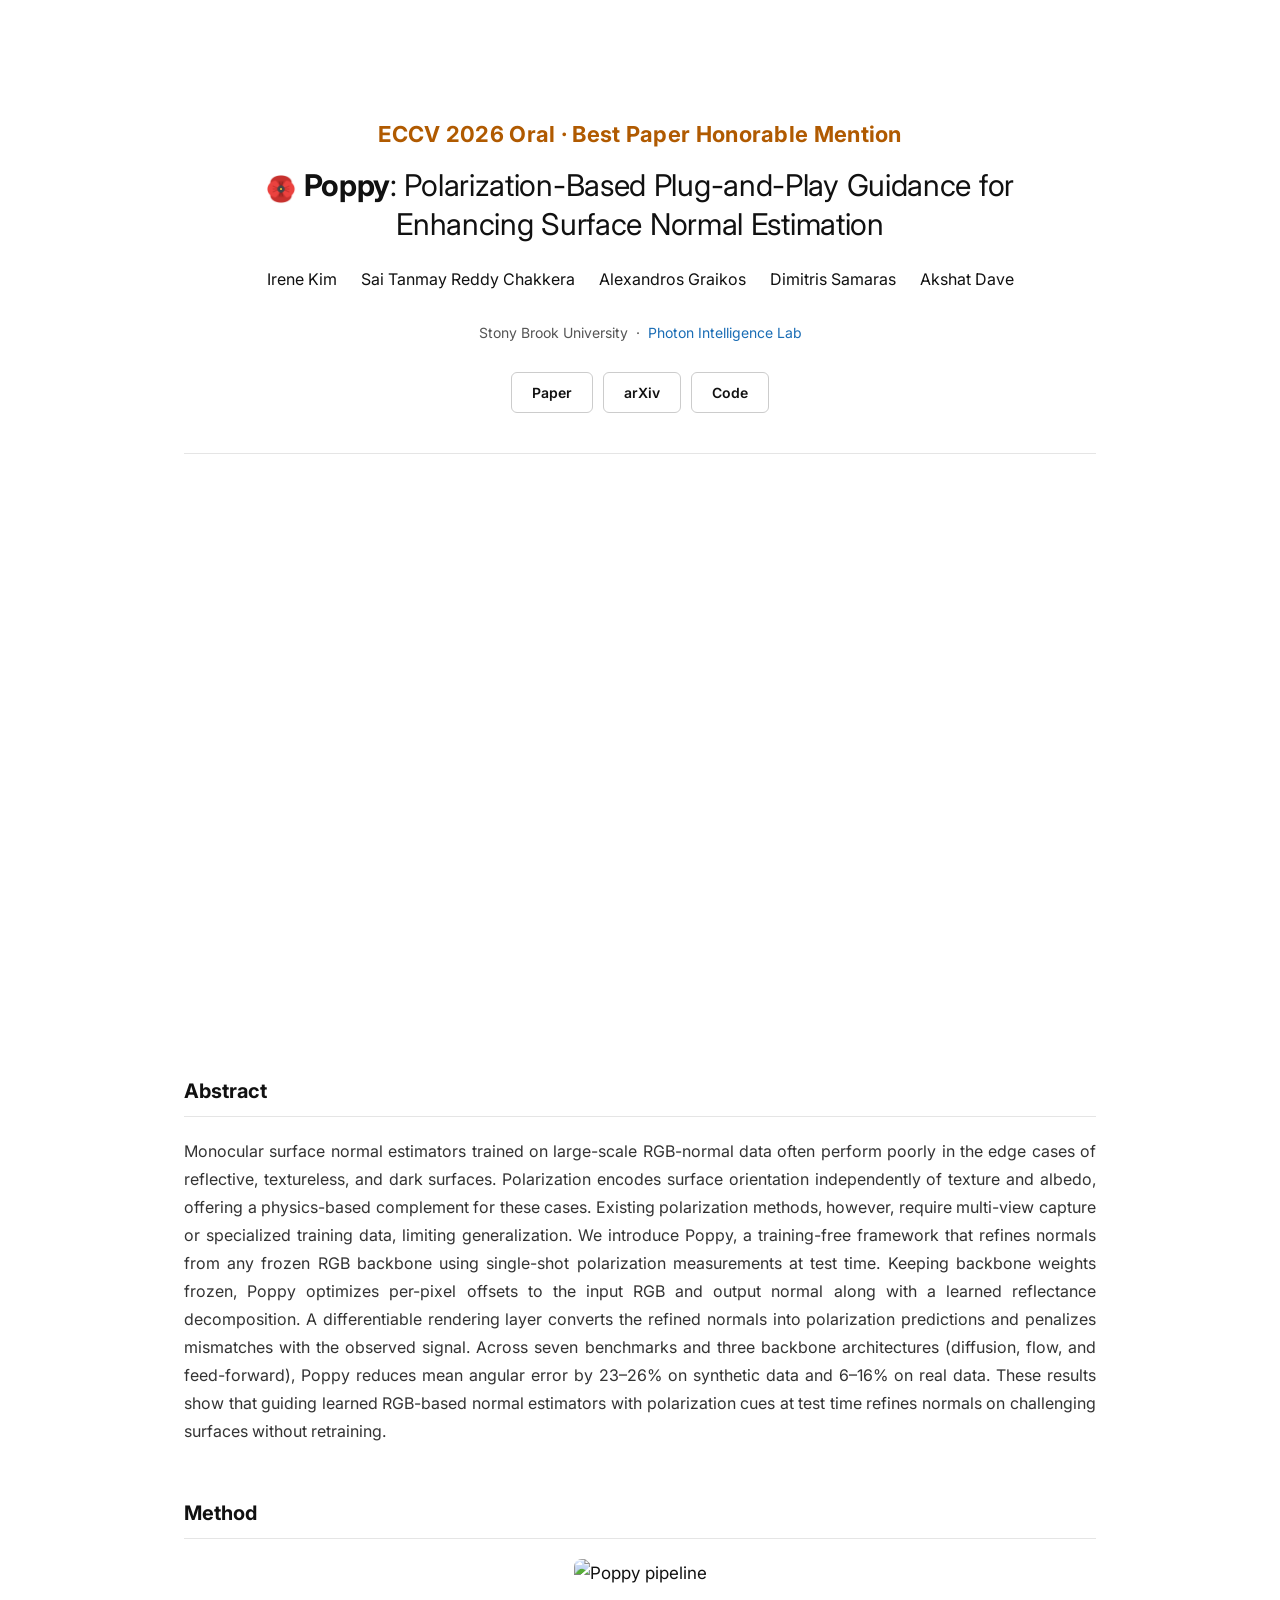
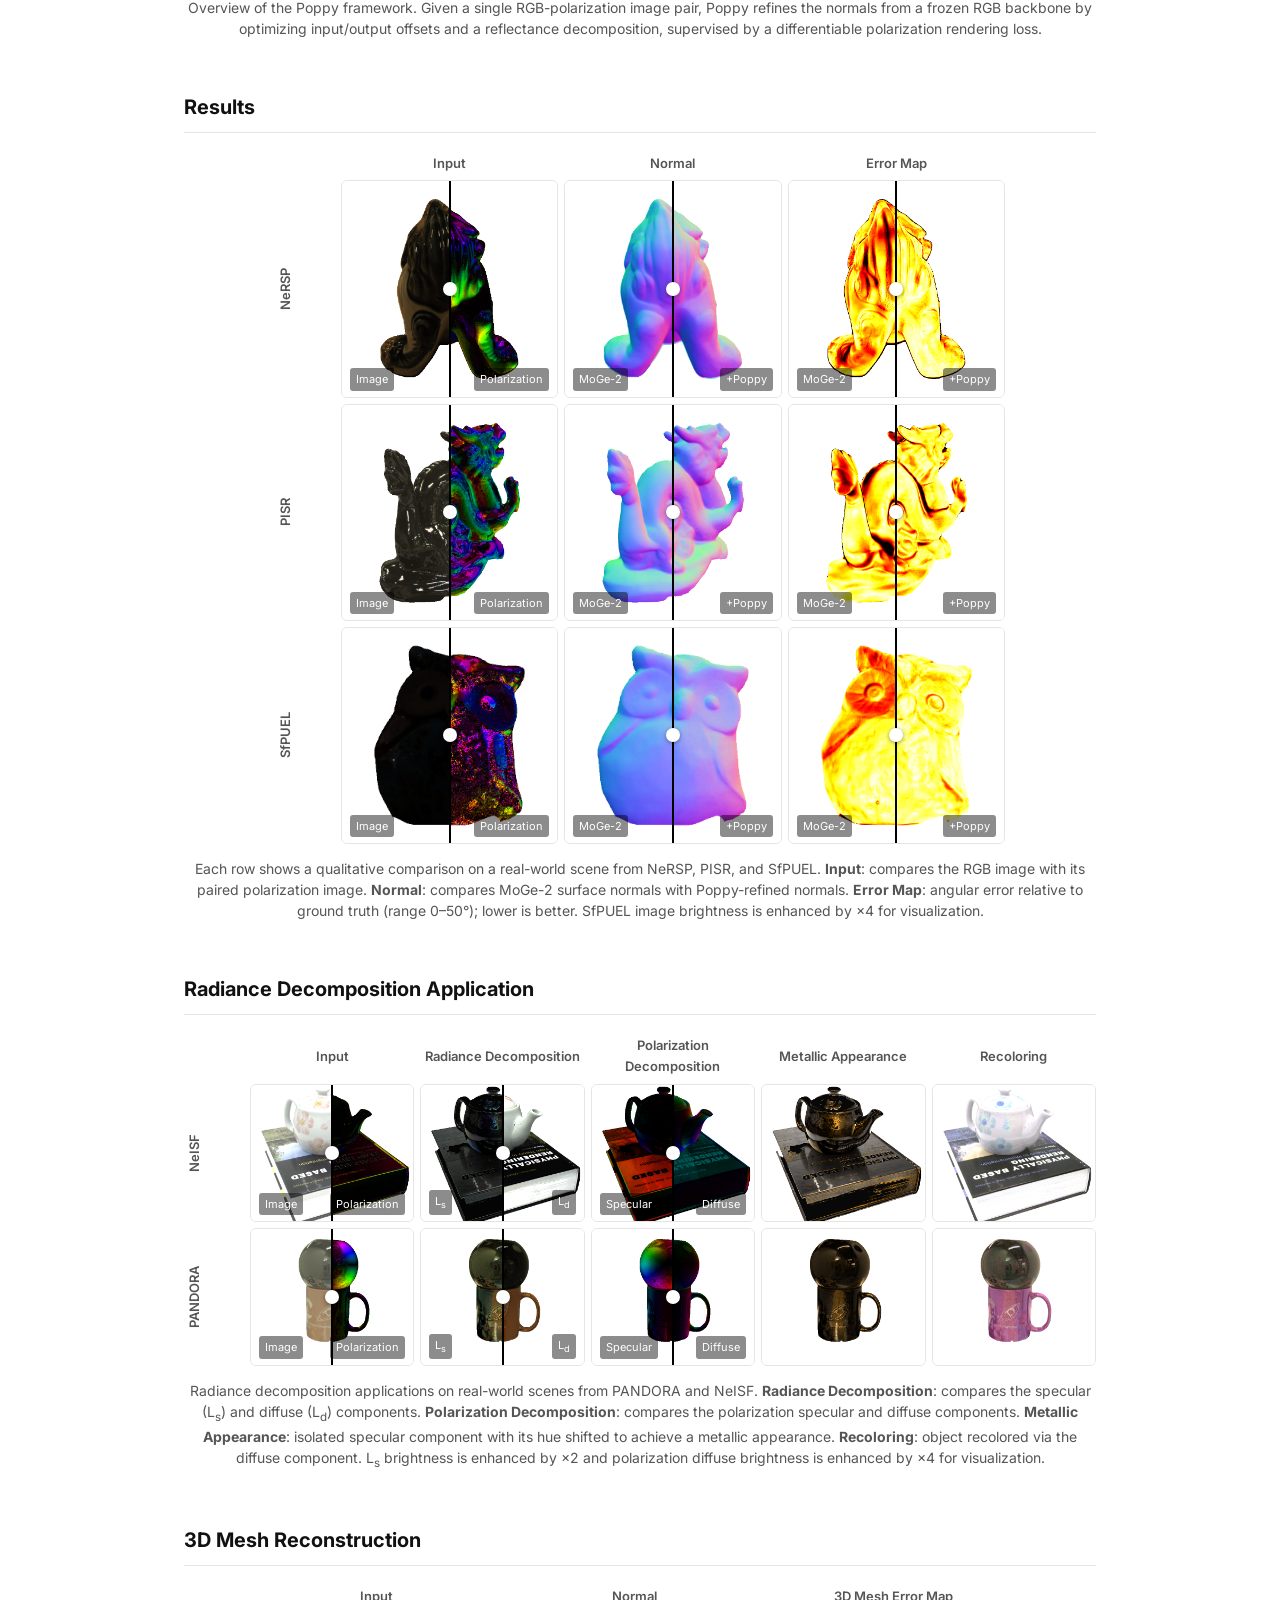
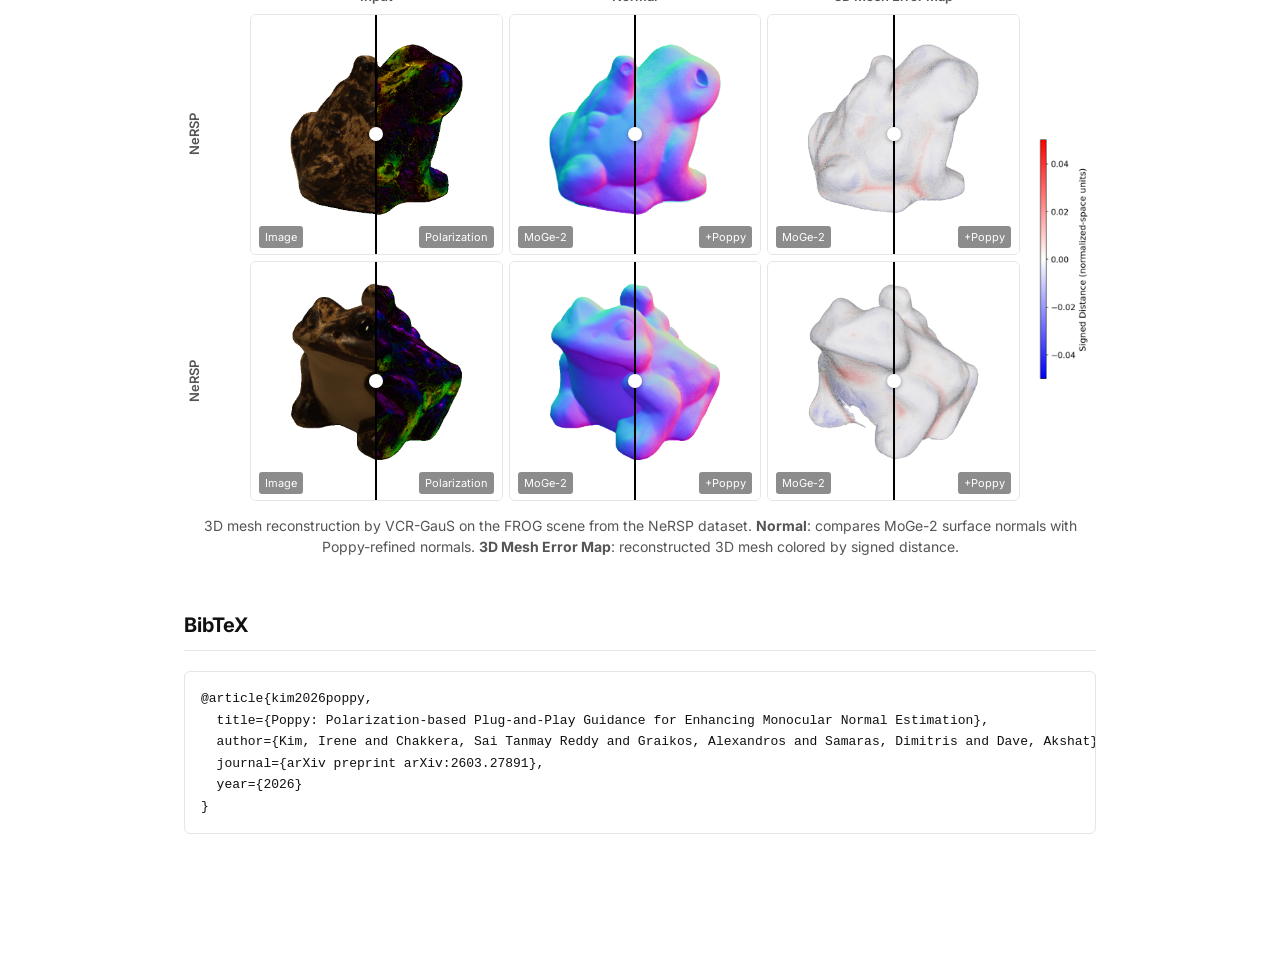
==== commit 76d14f3b: "Update bio (PhD candidate, joined 2024, research focus) and add Best Paper Honorable Mention for Pop" ====
--- a/poppy/index.html
+++ b/poppy/index.html
@@ -318,7 +318,7 @@
 
   <!-- ── Header ─────────────────────────────────────────────────────── -->
   <div class="project-header">
-    <div class="venue">ECCV 2026 Oral</div>
+    <div class="venue">ECCV 2026 Oral &middot; Best Paper Honorable Mention</div>
     <h1><img src="img/poppy_icon.png" alt="" style="height:1em;vertical-align:middle;margin-right:0.25em;"><strong>Poppy</strong>: Polarization-Based Plug-and-Play Guidance for Enhancing Surface Normal Estimation</h1>
 
     <div class="author-list">
@@ -343,7 +343,7 @@
   <!-- ── Teaser ──────────────────────────────────────────────────────── -->
   <div class="proj-section">
     <div class="teaser-wrap">
-      <iframe width="100%" style="aspect-ratio:16/9;" src="https://www.youtube.com/embed/LgUQKoo5woI" title="Poppy teaser" frameborder="0" allow="accelerometer; autoplay; clipboard-write; encrypted-media; gyroscope; picture-in-picture; web-share" allowfullscreen></iframe>
+      <iframe width="100%" style="aspect-ratio:16/9;" src="https://www.youtube.com/embed/rqKHI-xj6bs" title="Poppy teaser" frameborder="0" allow="accelerometer; autoplay; clipboard-write; encrypted-media; gyroscope; picture-in-picture; web-share" allowfullscreen></iframe>
     </div>
   </div>
 
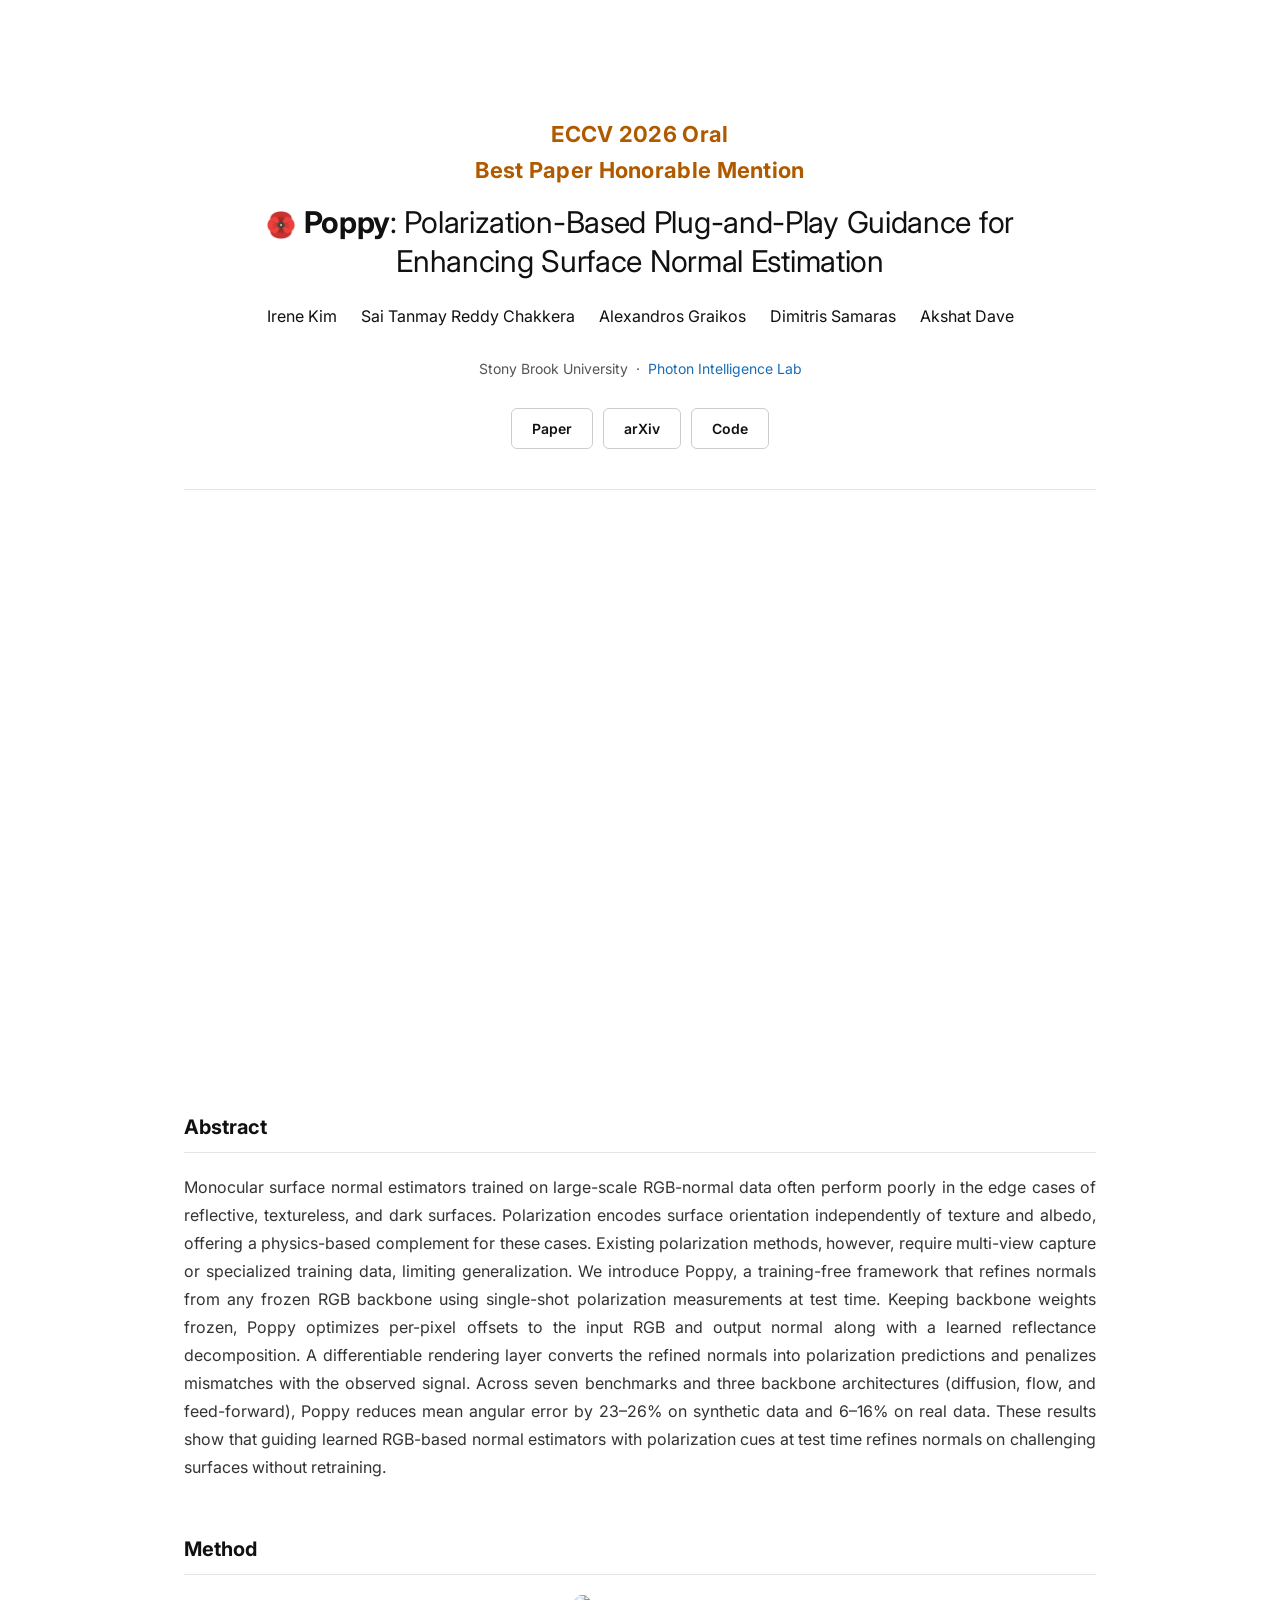
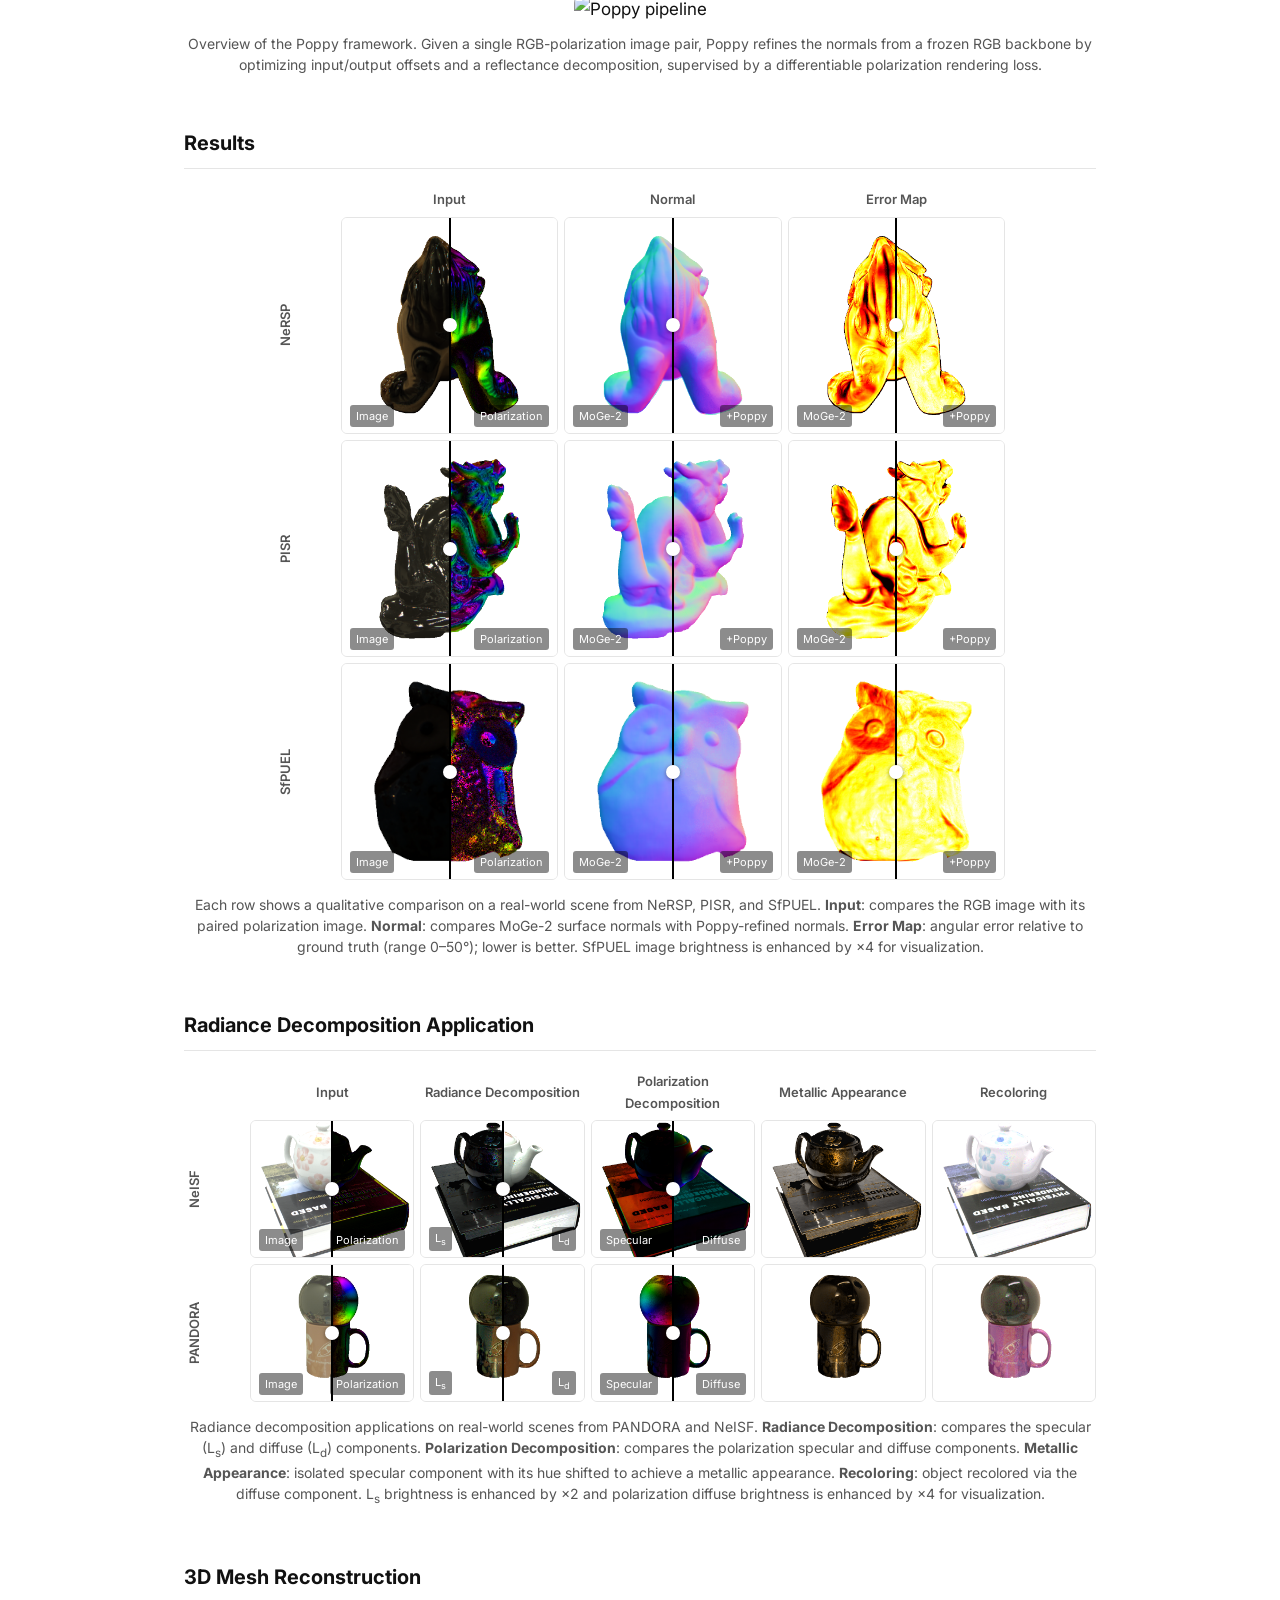
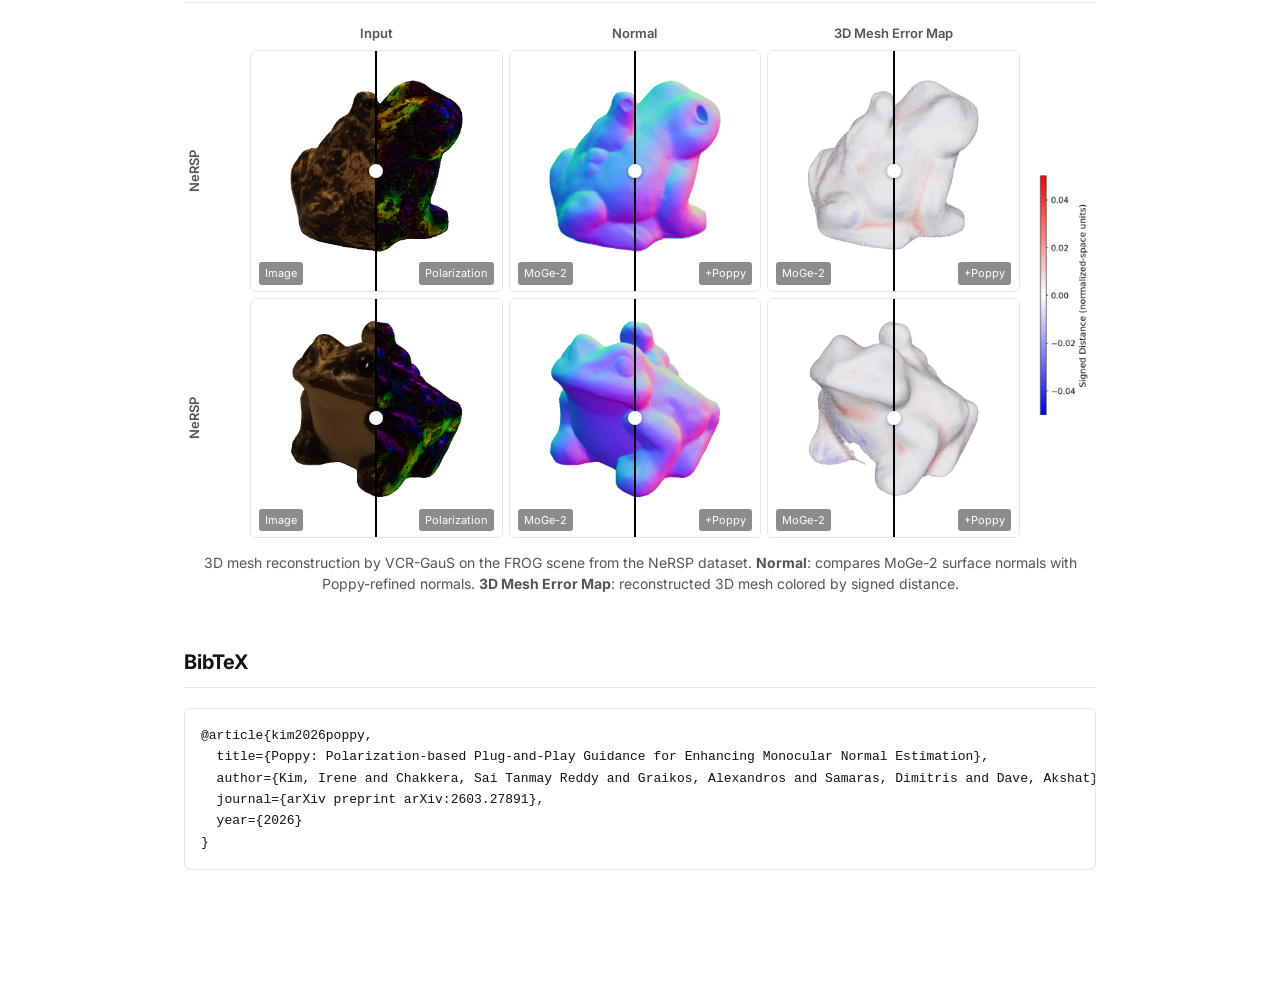
==== commit 929c853f: "Break venue and award onto separate lines on project page" ====
--- a/poppy/index.html
+++ b/poppy/index.html
@@ -318,7 +318,7 @@
 
   <!-- ── Header ─────────────────────────────────────────────────────── -->
   <div class="project-header">
-    <div class="venue">ECCV 2026 Oral &middot; Best Paper Honorable Mention</div>
+    <div class="venue">ECCV 2026 Oral<br />Best Paper Honorable Mention</div>
     <h1><img src="img/poppy_icon.png" alt="" style="height:1em;vertical-align:middle;margin-right:0.25em;"><strong>Poppy</strong>: Polarization-Based Plug-and-Play Guidance for Enhancing Surface Normal Estimation</h1>
 
     <div class="author-list">
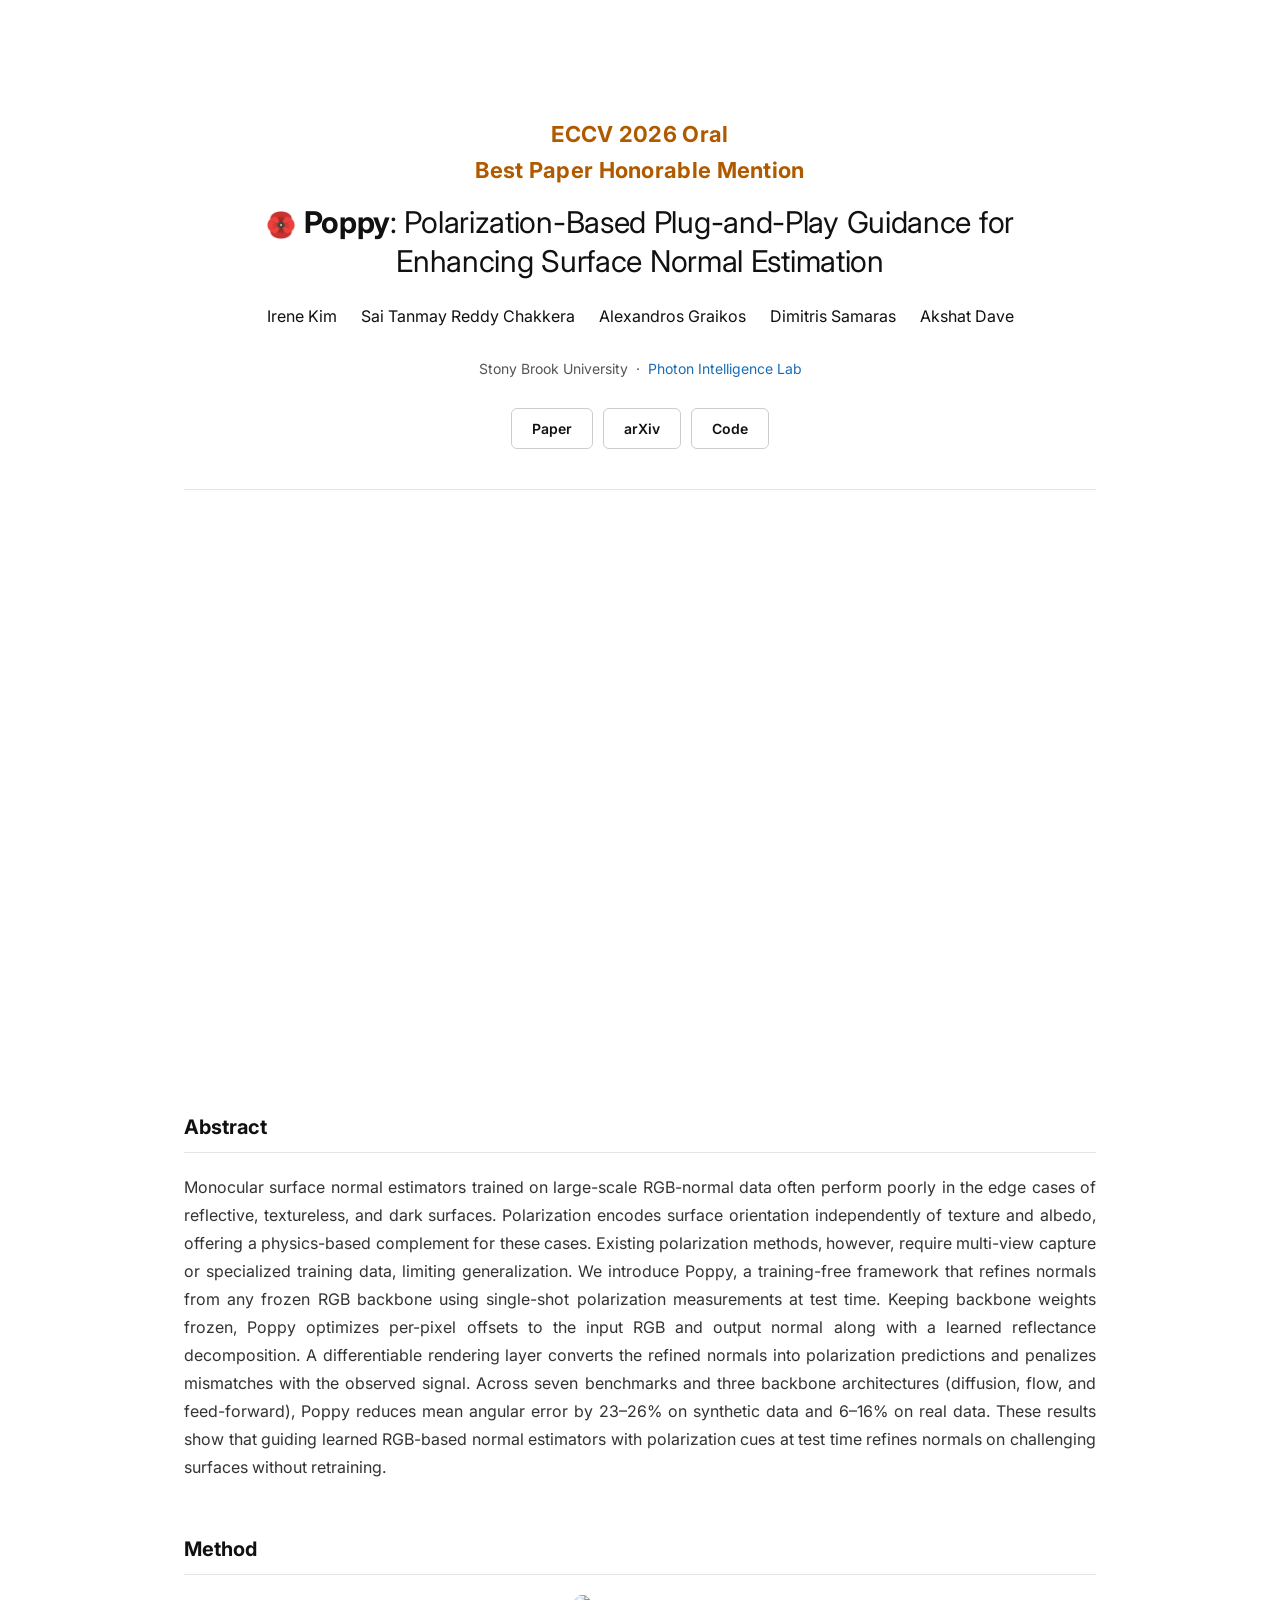
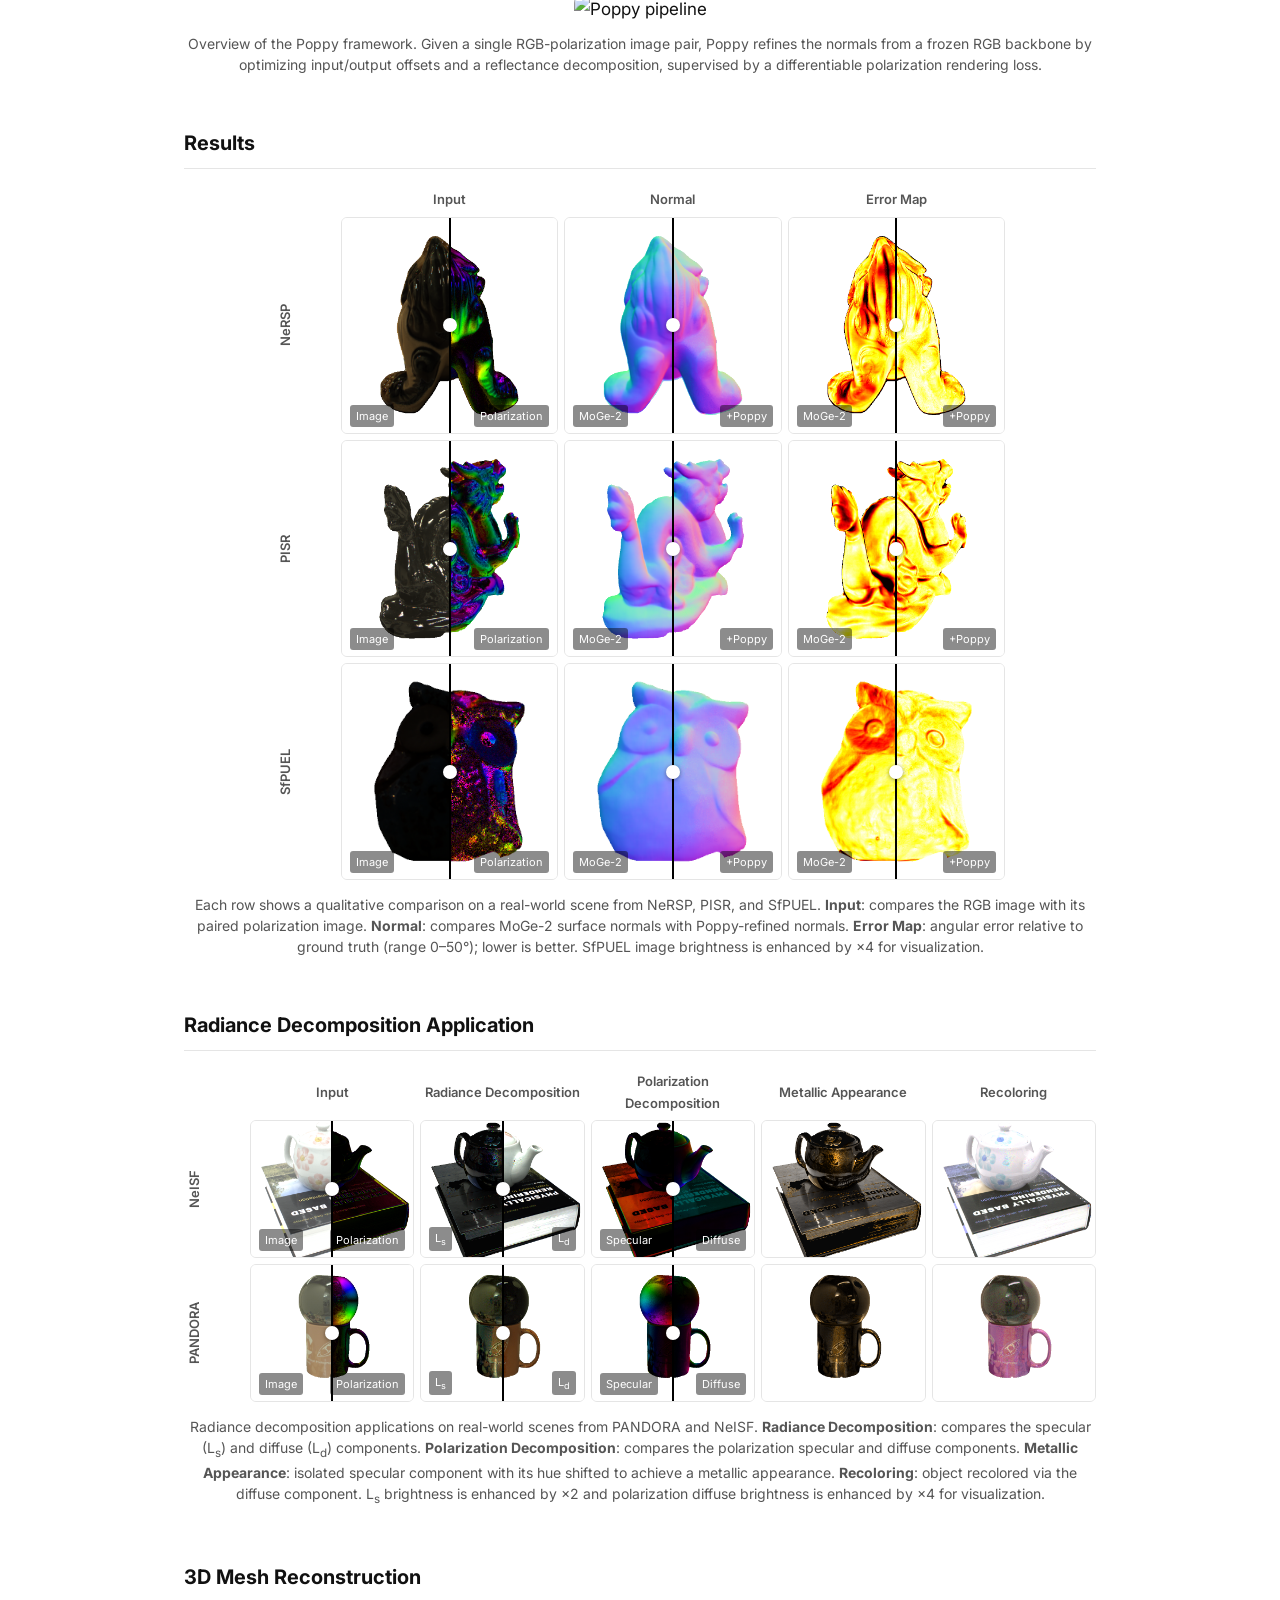
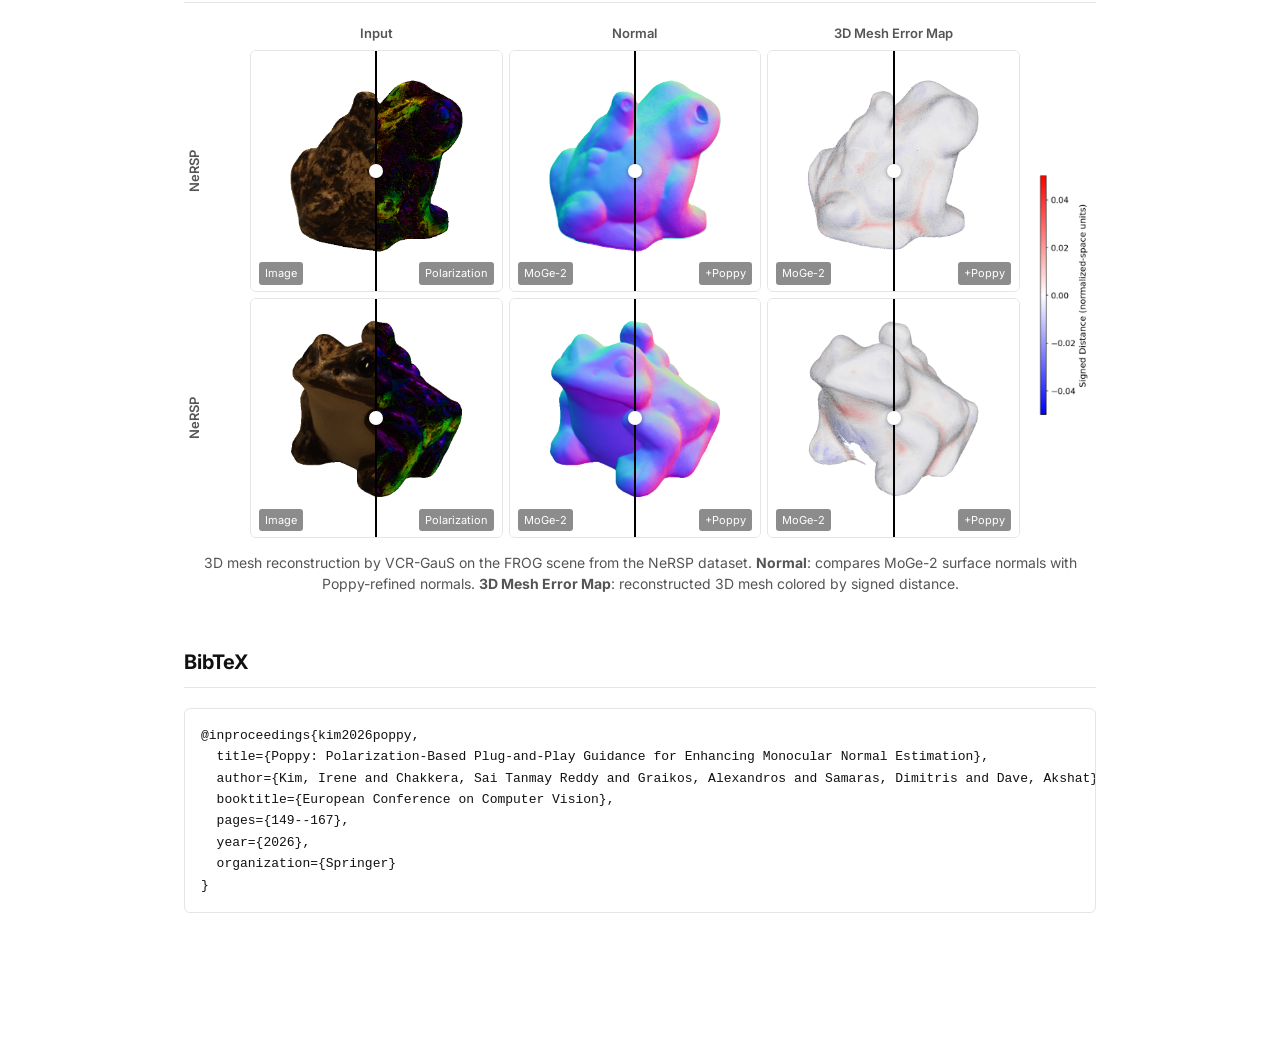
==== commit 873037ae: "Update BibTeX citation to ECCV proceedings format" ====
--- a/poppy/index.html
+++ b/poppy/index.html
@@ -638,11 +638,13 @@
   <!-- ── BibTeX ─────────────────────────────────────────────────────── -->
   <div class="proj-section">
     <h2>BibTeX</h2>
-    <pre style="background:var(--card-bg);border:1px solid var(--border);border-radius:6px;padding:1rem;font-size:13px;overflow-x:auto;"><code>@article{kim2026poppy,
-  title={Poppy: Polarization-based Plug-and-Play Guidance for Enhancing Monocular Normal Estimation},
+    <pre style="background:var(--card-bg);border:1px solid var(--border);border-radius:6px;padding:1rem;font-size:13px;overflow-x:auto;"><code>@inproceedings{kim2026poppy,
+  title={Poppy: Polarization-Based Plug-and-Play Guidance for Enhancing Monocular Normal Estimation},
   author={Kim, Irene and Chakkera, Sai Tanmay Reddy and Graikos, Alexandros and Samaras, Dimitris and Dave, Akshat},
-  journal={arXiv preprint arXiv:2603.27891},
-  year={2026}
+  booktitle={European Conference on Computer Vision},
+  pages={149--167},
+  year={2026},
+  organization={Springer}
 }</code></pre>
   </div>
 
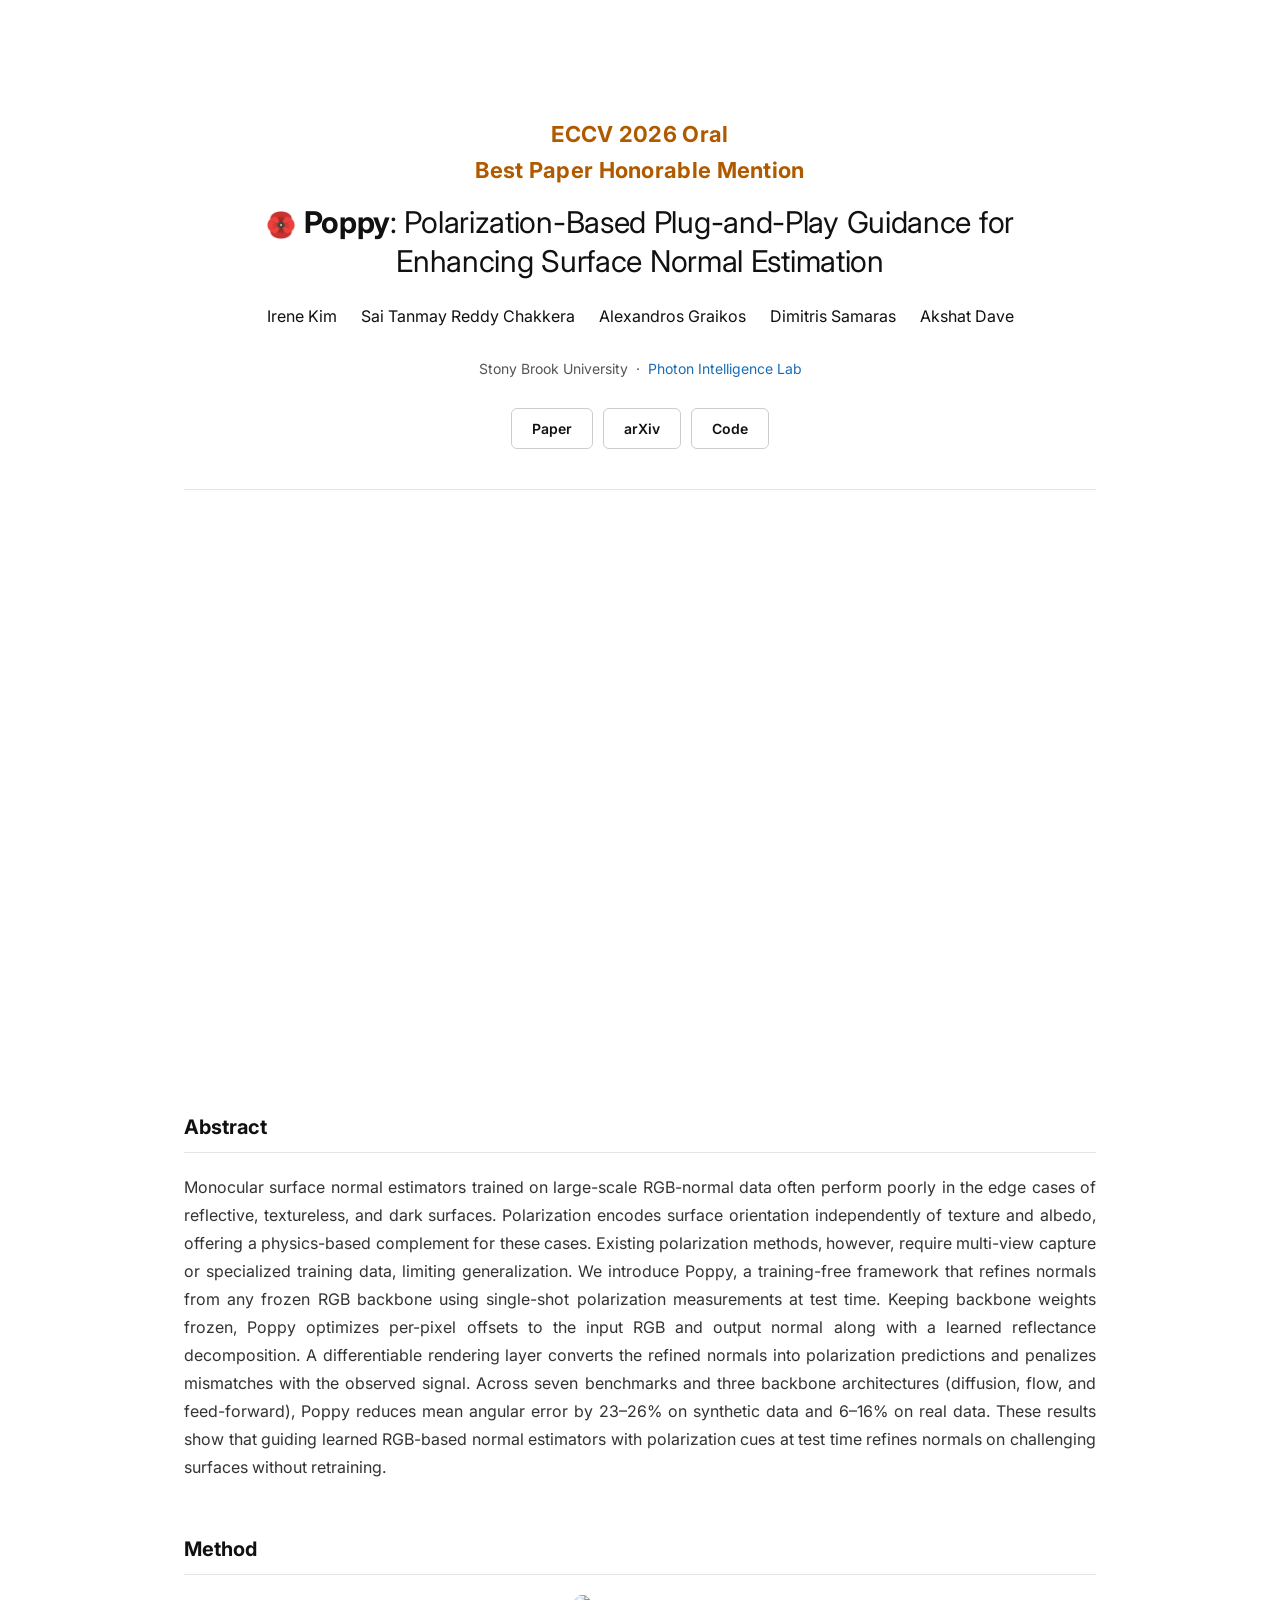
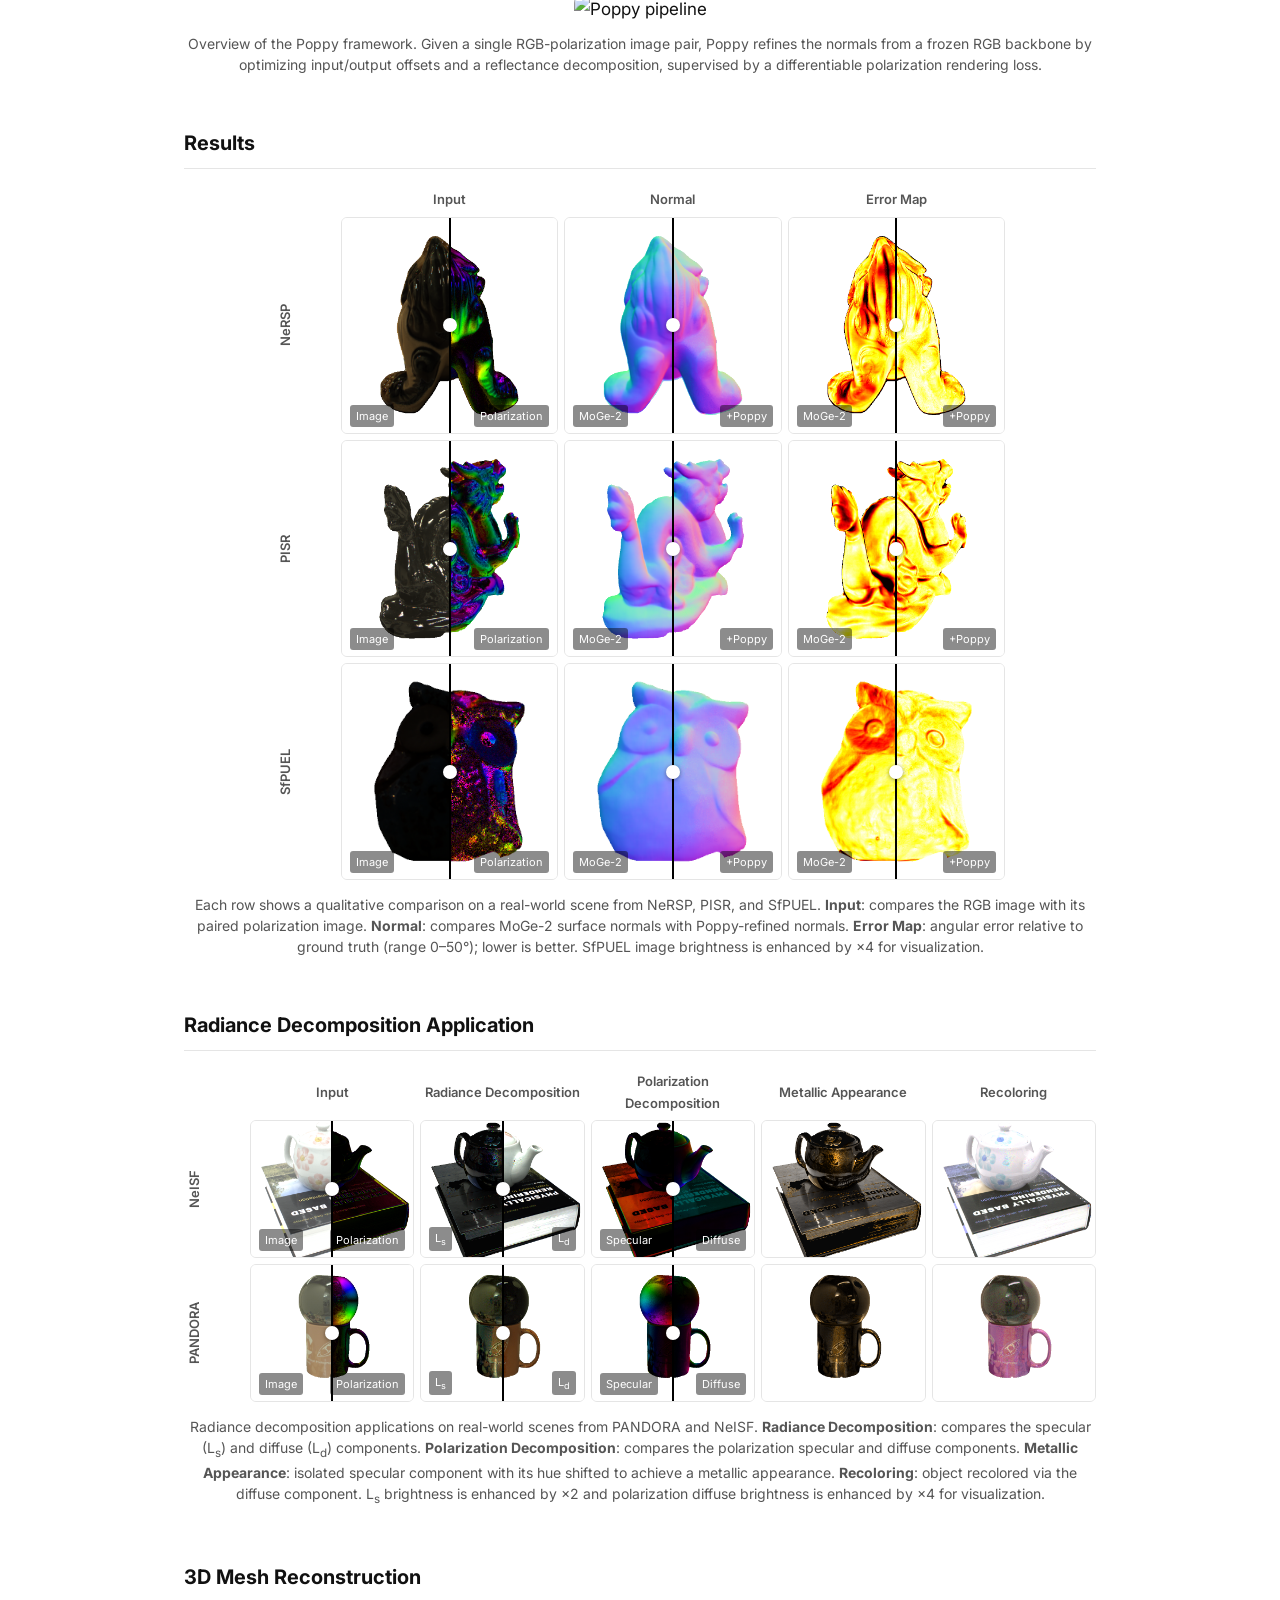
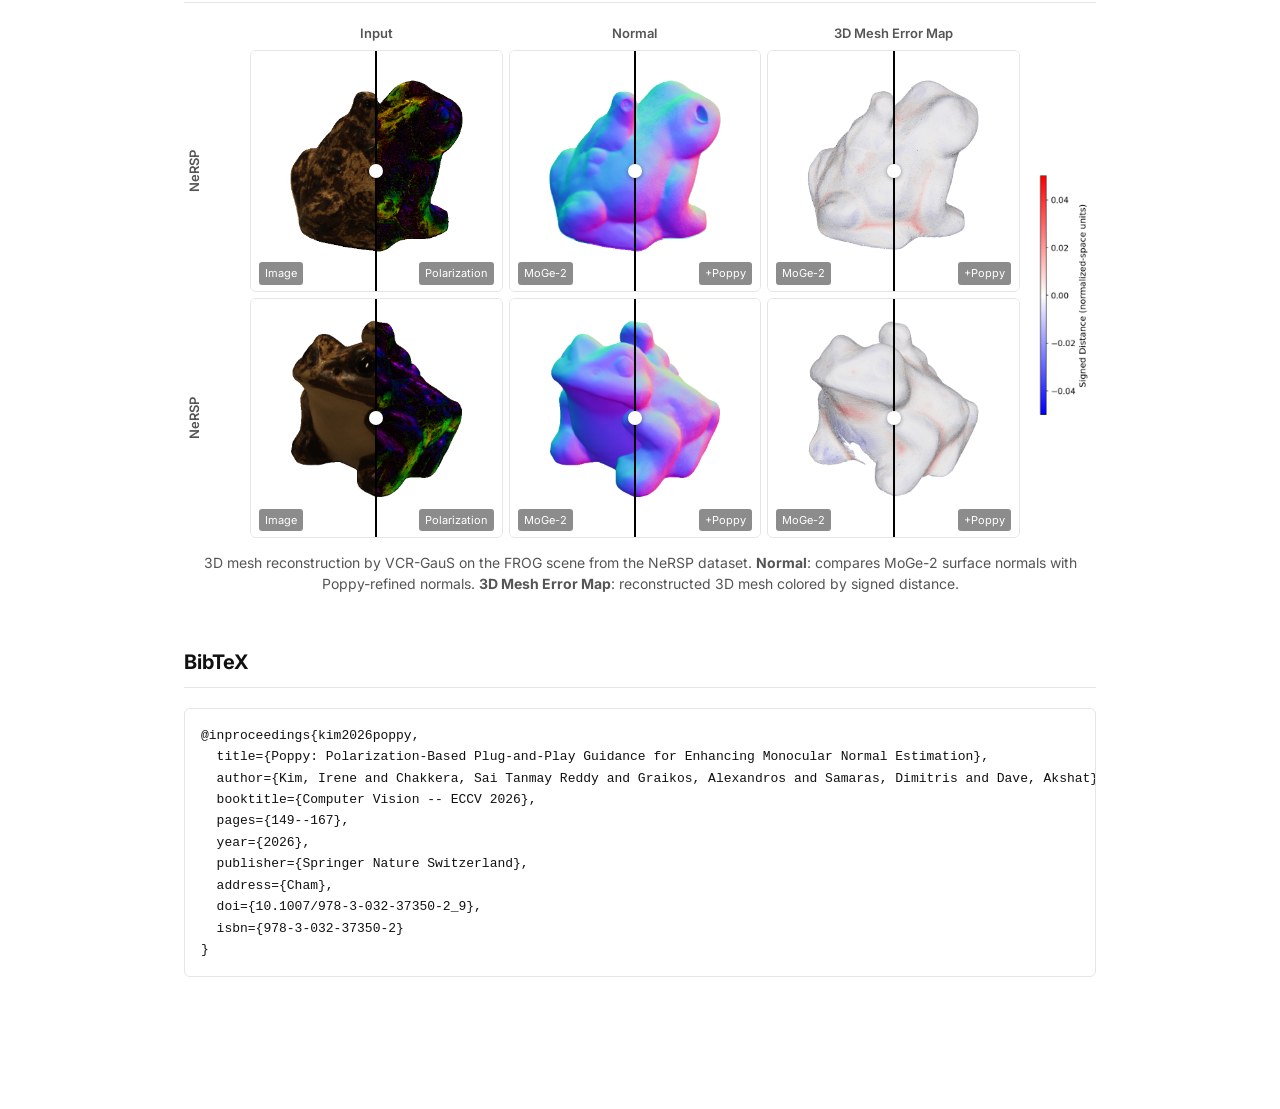
==== commit 9a0b2227: "Add DOI, publisher, and ISBN to BibTeX citation" ====
--- a/poppy/index.html
+++ b/poppy/index.html
@@ -641,10 +641,13 @@
     <pre style="background:var(--card-bg);border:1px solid var(--border);border-radius:6px;padding:1rem;font-size:13px;overflow-x:auto;"><code>@inproceedings{kim2026poppy,
   title={Poppy: Polarization-Based Plug-and-Play Guidance for Enhancing Monocular Normal Estimation},
   author={Kim, Irene and Chakkera, Sai Tanmay Reddy and Graikos, Alexandros and Samaras, Dimitris and Dave, Akshat},
-  booktitle={European Conference on Computer Vision},
+  booktitle={Computer Vision -- ECCV 2026},
   pages={149--167},
   year={2026},
-  organization={Springer}
+  publisher={Springer Nature Switzerland},
+  address={Cham},
+  doi={10.1007/978-3-032-37350-2_9},
+  isbn={978-3-032-37350-2}
 }</code></pre>
   </div>
 
